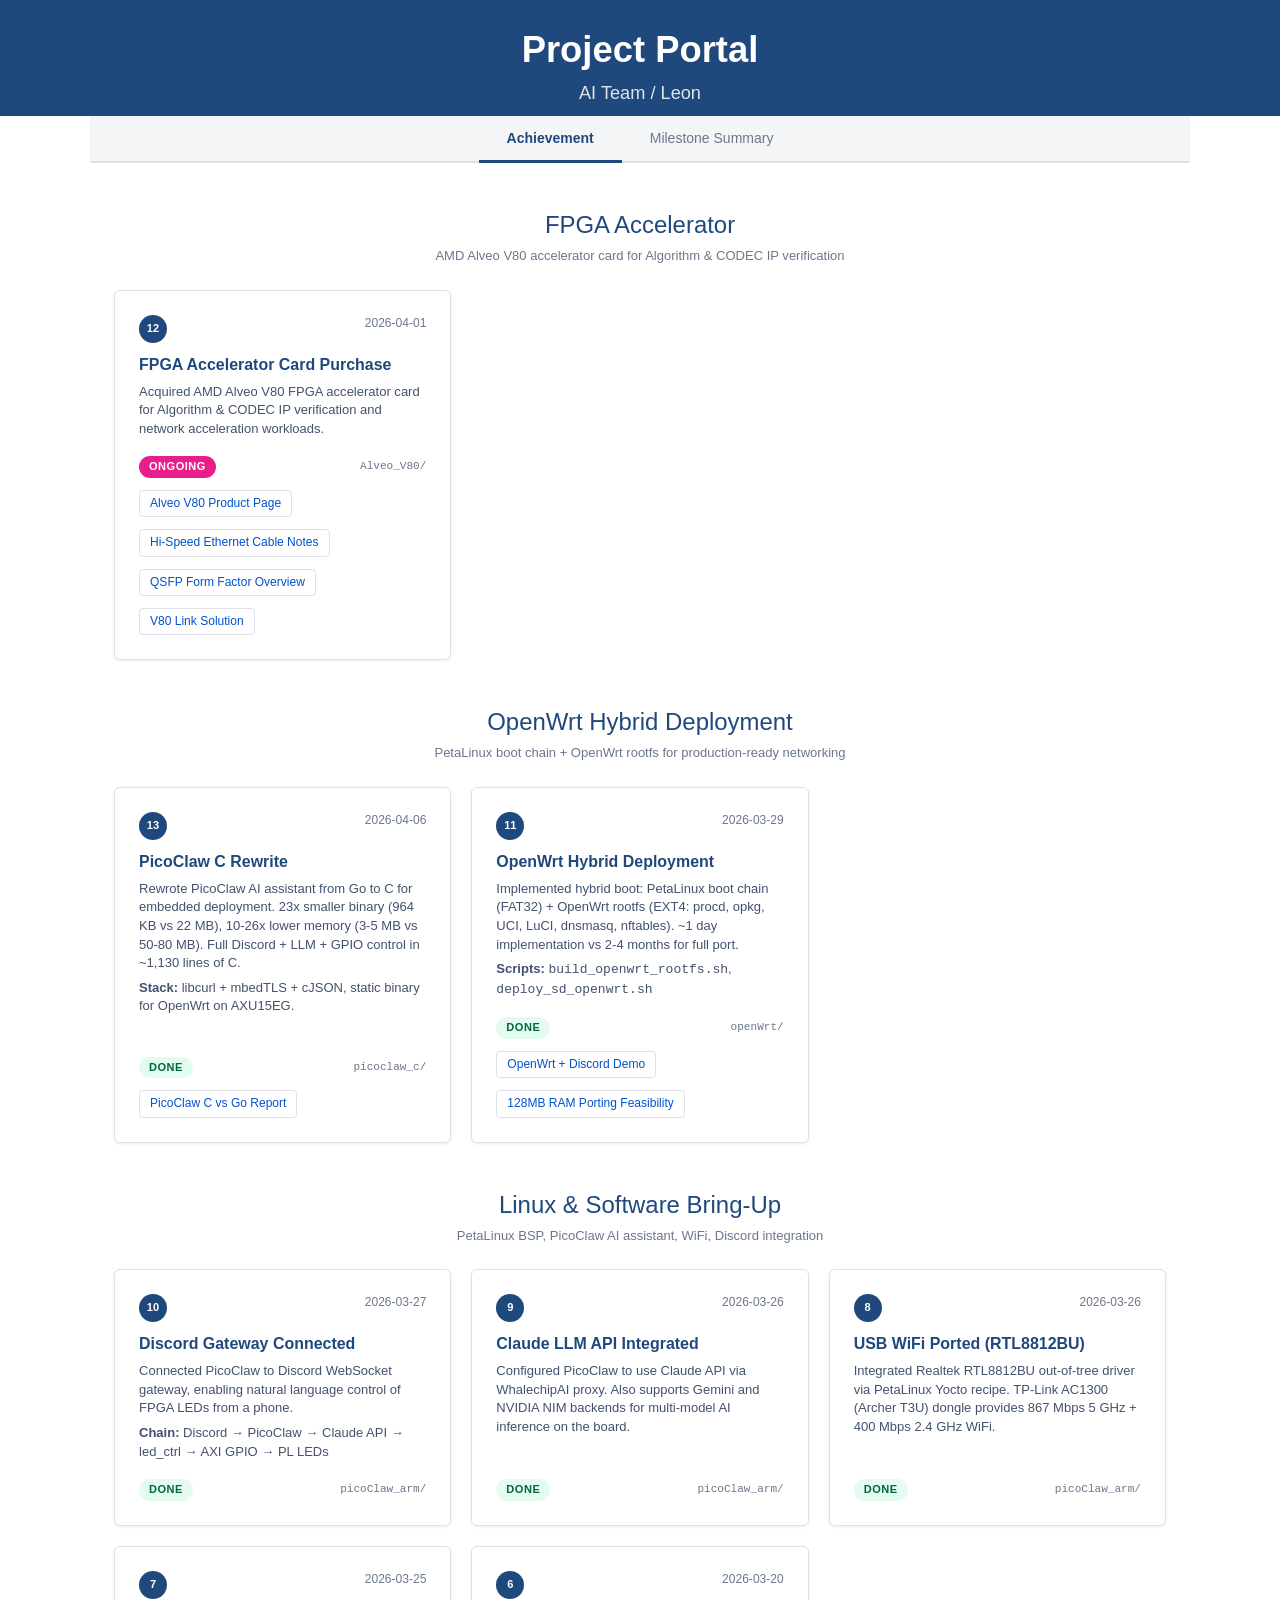
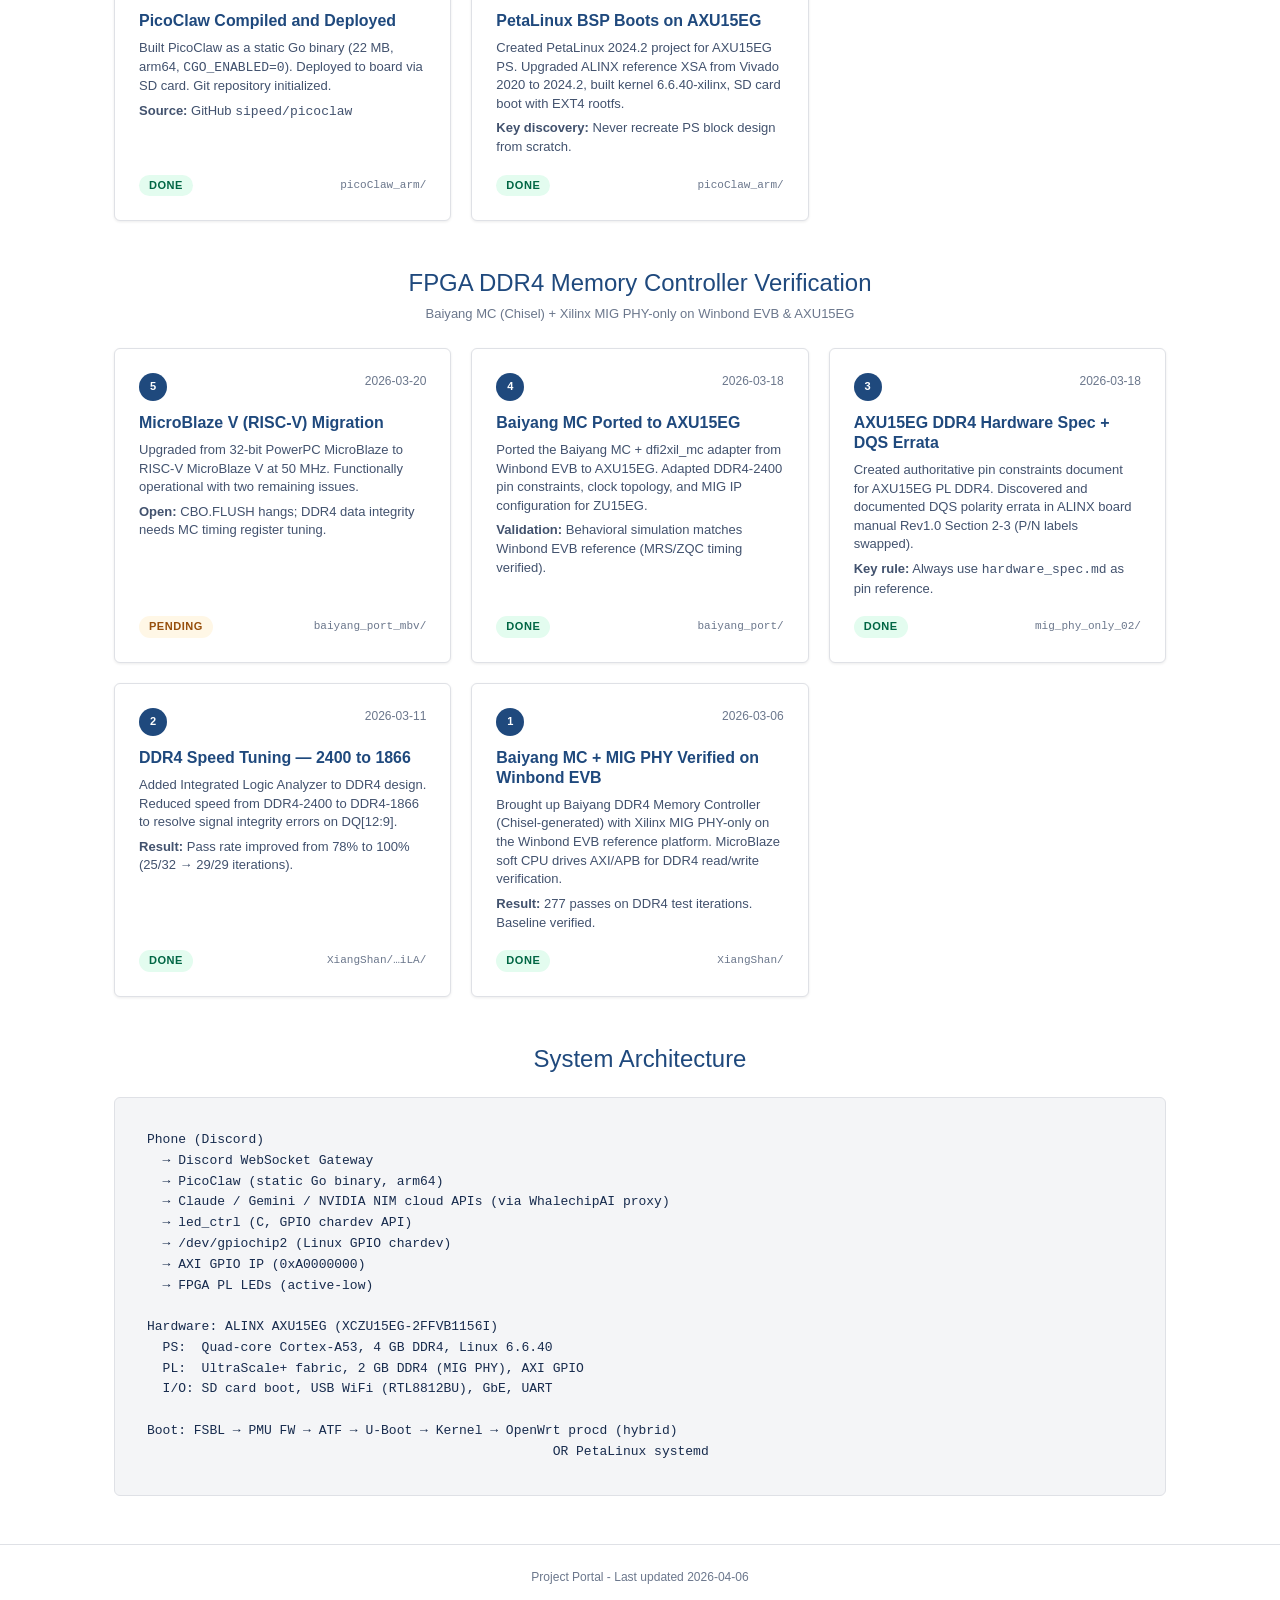
==== docs/index.html @ 3b2ae443 "Rename V80 slide button to V80 Link Solution Co-Authored-By: Claude Opus 4.6 (1M context) <noreply@a" ====
<!DOCTYPE html>
<html lang="en">
<head>
  <meta charset="UTF-8">
  <meta name="viewport" content="width=device-width, initial-scale=1.0">
  <title>Project Portal — AI Team / Leon</title>
  <link rel="stylesheet" href="css/style.css">
  <script src="https://cdn.jsdelivr.net/npm/marked/marked.min.js"></script>
</head>
<body>

  <!-- ════ Header ════ -->
  <header class="site-header">
    <h1>Project Portal</h1>
    <p class="subtitle">AI Team / Leon</p>
  </header>

  <nav class="tab-bar">
    <a href="index.html" class="tab active">Achievement</a>
    <a href="milestones.html" class="tab">Milestone Summary</a>
  </nav>

  <main class="content">

    <!-- ════ FPGA Accelerator ════ -->
    <h2 class="section-heading">FPGA Accelerator</h2>
    <p class="section-subtext">AMD Alveo V80 accelerator card for Algorithm &amp; CODEC IP verification</p>

    <div class="card-grid">

      <div class="card">
        <div class="card-header">
          <span class="card-number">12</span>
          <span class="card-date">2026-04-01</span>
        </div>
        <div class="card-title">FPGA Accelerator Card Purchase</div>
        <div class="card-body">
          <p>Acquired AMD Alveo V80 FPGA accelerator card for Algorithm &amp; CODEC IP verification and network acceleration workloads.</p>
        </div>
        <div class="card-footer">
          <span class="status-badge status-ongoing">Ongoing</span>
          <span class="card-subproject">Alveo_V80/</span>
        </div>
        <div class="card-links">
          <a href="https://www.amd.com/zh-tw/products/accelerators/alveo/v80/a-v80-p64g-pq-g.html" target="_blank" rel="noopener noreferrer" class="card-link">Alveo V80 Product Page</a>
          <a href="#" class="card-link" onclick="openPreview(); return false;">Hi-Speed Ethernet Cable Notes</a>
          <a href="#" class="card-link" onclick="openImagePreview(); return false;">QSFP Form Factor Overview</a>
          <a href="#" class="card-link" onclick="openImageModal('images/v80_slides/V80_Link.png'); return false;">V80 Link Solution</a>
        </div>
      </div>

    </div>

    <!-- ════ OpenWrt & Deployment ════ -->
    <h2 class="section-heading">OpenWrt Hybrid Deployment</h2>
    <p class="section-subtext">PetaLinux boot chain + OpenWrt rootfs for production-ready networking</p>

    <div class="card-grid">

      <div class="card">
        <div class="card-header">
          <span class="card-number">13</span>
          <span class="card-date">2026-04-06</span>
        </div>
        <div class="card-title">PicoClaw C Rewrite</div>
        <div class="card-body">
          <p>Rewrote PicoClaw AI assistant from Go to C for embedded deployment. 23x smaller binary (964 KB vs 22 MB), 10-26x lower memory (3-5 MB vs 50-80 MB). Full Discord + LLM + GPIO control in ~1,130 lines of C.</p>
          <p><strong>Stack:</strong> libcurl + mbedTLS + cJSON, static binary for OpenWrt on AXU15EG.</p>
        </div>
        <div class="card-footer">
          <span class="status-badge status-done">Done</span>
          <span class="card-subproject">picoclaw_c/</span>
        </div>
        <div class="card-links">
          <a href="#" class="card-link" onclick="openMdPreview('report_picoclaw_c_vs_go.md'); return false;">PicoClaw C vs Go Report</a>
        </div>
      </div>

      <div class="card">
        <div class="card-header">
          <span class="card-number">11</span>
          <span class="card-date">2026-03-29</span>
        </div>
        <div class="card-title">OpenWrt Hybrid Deployment</div>
        <div class="card-body">
          <p>Implemented hybrid boot: PetaLinux boot chain (FAT32) + OpenWrt rootfs (EXT4: procd, opkg, UCI, LuCI, dnsmasq, nftables). ~1 day implementation vs 2-4 months for full port.</p>
          <p><strong>Scripts:</strong> <code>build_openwrt_rootfs.sh</code>, <code>deploy_sd_openwrt.sh</code></p>
        </div>
        <div class="card-footer">
          <span class="status-badge status-done">Done</span>
          <span class="card-subproject">openWrt/</span>
        </div>
        <div class="card-links">
          <a href="#" class="card-link" onclick="openImageModal('images/openWrt_Discord.png'); return false;">OpenWrt + Discord Demo</a>
          <a href="#" class="card-link" onclick="openMdPreview('feasibility_128mb_ram_porting.md'); return false;">128MB RAM Porting Feasibility</a>
        </div>
      </div>

    </div>

    <!-- ════ Linux & Software Bring-Up ════ -->
    <h2 class="section-heading">Linux &amp; Software Bring-Up</h2>
    <p class="section-subtext">PetaLinux BSP, PicoClaw AI assistant, WiFi, Discord integration</p>

    <div class="card-grid">

      <div class="card">
        <div class="card-header">
          <span class="card-number">10</span>
          <span class="card-date">2026-03-27</span>
        </div>
        <div class="card-title">Discord Gateway Connected</div>
        <div class="card-body">
          <p>Connected PicoClaw to Discord WebSocket gateway, enabling natural language control of FPGA LEDs from a phone.</p>
          <p><strong>Chain:</strong> Discord &rarr; PicoClaw &rarr; Claude API &rarr; led_ctrl &rarr; AXI GPIO &rarr; PL LEDs</p>
        </div>
        <div class="card-footer">
          <span class="status-badge status-done">Done</span>
          <span class="card-subproject">picoClaw_arm/</span>
        </div>
      </div>

      <div class="card">
        <div class="card-header">
          <span class="card-number">9</span>
          <span class="card-date">2026-03-26</span>
        </div>
        <div class="card-title">Claude LLM API Integrated</div>
        <div class="card-body">
          <p>Configured PicoClaw to use Claude API via WhalechipAI proxy. Also supports Gemini and NVIDIA NIM backends for multi-model AI inference on the board.</p>
        </div>
        <div class="card-footer">
          <span class="status-badge status-done">Done</span>
          <span class="card-subproject">picoClaw_arm/</span>
        </div>
      </div>

      <div class="card">
        <div class="card-header">
          <span class="card-number">8</span>
          <span class="card-date">2026-03-26</span>
        </div>
        <div class="card-title">USB WiFi Ported (RTL8812BU)</div>
        <div class="card-body">
          <p>Integrated Realtek RTL8812BU out-of-tree driver via PetaLinux Yocto recipe. TP-Link AC1300 (Archer T3U) dongle provides 867 Mbps 5 GHz + 400 Mbps 2.4 GHz WiFi.</p>
        </div>
        <div class="card-footer">
          <span class="status-badge status-done">Done</span>
          <span class="card-subproject">picoClaw_arm/</span>
        </div>
      </div>

      <div class="card">
        <div class="card-header">
          <span class="card-number">7</span>
          <span class="card-date">2026-03-25</span>
        </div>
        <div class="card-title">PicoClaw Compiled and Deployed</div>
        <div class="card-body">
          <p>Built PicoClaw as a static Go binary (22 MB, arm64, <code>CGO_ENABLED=0</code>). Deployed to board via SD card. Git repository initialized.</p>
          <p><strong>Source:</strong> GitHub <code>sipeed/picoclaw</code></p>
        </div>
        <div class="card-footer">
          <span class="status-badge status-done">Done</span>
          <span class="card-subproject">picoClaw_arm/</span>
        </div>
      </div>

      <div class="card">
        <div class="card-header">
          <span class="card-number">6</span>
          <span class="card-date">2026-03-20</span>
        </div>
        <div class="card-title">PetaLinux BSP Boots on AXU15EG</div>
        <div class="card-body">
          <p>Created PetaLinux 2024.2 project for AXU15EG PS. Upgraded ALINX reference XSA from Vivado 2020 to 2024.2, built kernel 6.6.40-xilinx, SD card boot with EXT4 rootfs.</p>
          <p><strong>Key discovery:</strong> Never recreate PS block design from scratch.</p>
        </div>
        <div class="card-footer">
          <span class="status-badge status-done">Done</span>
          <span class="card-subproject">picoClaw_arm/</span>
        </div>
      </div>

    </div>

    <!-- ════ FPGA DDR4 Verification ════ -->
    <h2 class="section-heading">FPGA DDR4 Memory Controller Verification</h2>
    <p class="section-subtext">Baiyang MC (Chisel) + Xilinx MIG PHY-only on Winbond EVB &amp; AXU15EG</p>

    <div class="card-grid">

      <div class="card">
        <div class="card-header">
          <span class="card-number">5</span>
          <span class="card-date">2026-03-20</span>
        </div>
        <div class="card-title">MicroBlaze V (RISC-V) Migration</div>
        <div class="card-body">
          <p>Upgraded from 32-bit PowerPC MicroBlaze to RISC-V MicroBlaze V at 50 MHz. Functionally operational with two remaining issues.</p>
          <p><strong>Open:</strong> CBO.FLUSH hangs; DDR4 data integrity needs MC timing register tuning.</p>
        </div>
        <div class="card-footer">
          <span class="status-badge status-progress">Pending</span>
          <span class="card-subproject">baiyang_port_mbv/</span>
        </div>
      </div>

      <div class="card">
        <div class="card-header">
          <span class="card-number">4</span>
          <span class="card-date">2026-03-18</span>
        </div>
        <div class="card-title">Baiyang MC Ported to AXU15EG</div>
        <div class="card-body">
          <p>Ported the Baiyang MC + dfi2xil_mc adapter from Winbond EVB to AXU15EG. Adapted DDR4-2400 pin constraints, clock topology, and MIG IP configuration for ZU15EG.</p>
          <p><strong>Validation:</strong> Behavioral simulation matches Winbond EVB reference (MRS/ZQC timing verified).</p>
        </div>
        <div class="card-footer">
          <span class="status-badge status-done">Done</span>
          <span class="card-subproject">baiyang_port/</span>
        </div>
      </div>

      <div class="card">
        <div class="card-header">
          <span class="card-number">3</span>
          <span class="card-date">2026-03-18</span>
        </div>
        <div class="card-title">AXU15EG DDR4 Hardware Spec + DQS Errata</div>
        <div class="card-body">
          <p>Created authoritative pin constraints document for AXU15EG PL DDR4. Discovered and documented DQS polarity errata in ALINX board manual Rev1.0 Section 2-3 (P/N labels swapped).</p>
          <p><strong>Key rule:</strong> Always use <code>hardware_spec.md</code> as pin reference.</p>
        </div>
        <div class="card-footer">
          <span class="status-badge status-done">Done</span>
          <span class="card-subproject">mig_phy_only_02/</span>
        </div>
      </div>

      <div class="card">
        <div class="card-header">
          <span class="card-number">2</span>
          <span class="card-date">2026-03-11</span>
        </div>
        <div class="card-title">DDR4 Speed Tuning — 2400 to 1866</div>
        <div class="card-body">
          <p>Added Integrated Logic Analyzer to DDR4 design. Reduced speed from DDR4-2400 to DDR4-1866 to resolve signal integrity errors on DQ[12:9].</p>
          <p><strong>Result:</strong> Pass rate improved from 78% to 100% (25/32 &rarr; 29/29 iterations).</p>
        </div>
        <div class="card-footer">
          <span class="status-badge status-done">Done</span>
          <span class="card-subproject">XiangShan/&hellip;iLA/</span>
        </div>
      </div>

      <div class="card">
        <div class="card-header">
          <span class="card-number">1</span>
          <span class="card-date">2026-03-06</span>
        </div>
        <div class="card-title">Baiyang MC + MIG PHY Verified on Winbond EVB</div>
        <div class="card-body">
          <p>Brought up Baiyang DDR4 Memory Controller (Chisel-generated) with Xilinx MIG PHY-only on the Winbond EVB reference platform. MicroBlaze soft CPU drives AXI/APB for DDR4 read/write verification.</p>
          <p><strong>Result:</strong> 277 passes on DDR4 test iterations. Baseline verified.</p>
        </div>
        <div class="card-footer">
          <span class="status-badge status-done">Done</span>
          <span class="card-subproject">XiangShan/</span>
        </div>
      </div>

    </div>

    <!-- ════ System Architecture ════ -->
    <h2 class="section-heading">System Architecture</h2>

    <div class="architecture-box">
      <pre>Phone (Discord)
  &rarr; Discord WebSocket Gateway
  &rarr; PicoClaw (static Go binary, arm64)
  &rarr; Claude / Gemini / NVIDIA NIM cloud APIs (via WhalechipAI proxy)
  &rarr; led_ctrl (C, GPIO chardev API)
  &rarr; /dev/gpiochip2 (Linux GPIO chardev)
  &rarr; AXI GPIO IP (0xA0000000)
  &rarr; FPGA PL LEDs (active-low)

Hardware: ALINX AXU15EG (XCZU15EG-2FFVB1156I)
  PS:  Quad-core Cortex-A53, 4 GB DDR4, Linux 6.6.40
  PL:  UltraScale+ fabric, 2 GB DDR4 (MIG PHY), AXI GPIO
  I/O: SD card boot, USB WiFi (RTL8812BU), GbE, UART

Boot: FSBL &rarr; PMU FW &rarr; ATF &rarr; U-Boot &rarr; Kernel &rarr; OpenWrt procd (hybrid)
                                                    OR PetaLinux systemd</pre>
    </div>

  </main>

  <footer class="site-footer">
    Project Portal - Last updated 2026-04-06
  </footer>

  <!-- ════ Markdown Preview Modal ════ -->
  <div id="preview-overlay" class="modal-overlay" onclick="closePreview()">
    <div class="modal-content" onclick="event.stopPropagation()">
      <button class="modal-close" onclick="closePreview()">&times;</button>
      <div id="preview-body"></div>
    </div>
  </div>

  <!-- ════ Image Preview Modal ════ -->
  <div id="image-overlay" class="modal-overlay" onclick="closeImagePreview()">
    <div class="modal-content modal-image-content" onclick="event.stopPropagation()">
      <button class="modal-close" onclick="closeImagePreview()">&times;</button>
      <img id="image-preview" src="" alt="Preview">
    </div>
  </div>

  <script>
    function openMdPreview(file) {
      fetch(file)
        .then(r => r.text())
        .then(md => {
          document.getElementById('preview-body').innerHTML = marked.parse(md);
          document.getElementById('preview-overlay').classList.add('active');
          document.body.style.overflow = 'hidden';
        });
    }
    function openPreview() { openMdPreview('Hi-Speed-Ethernet-Cable.md'); }
    function closePreview() {
      document.getElementById('preview-overlay').classList.remove('active');
      document.body.style.overflow = '';
    }
    function openImageModal(src) {
      document.getElementById('image-preview').src = src;
      document.getElementById('image-overlay').classList.add('active');
      document.body.style.overflow = 'hidden';
    }
    function openImagePreview() { openImageModal('images/QSFP_FormFactor.jpg'); }
    function closeImagePreview() {
      document.getElementById('image-overlay').classList.remove('active');
      document.body.style.overflow = '';
    }
    document.addEventListener('keydown', e => {
      if (e.key === 'Escape') { closePreview(); closeImagePreview(); }
    });
  </script>

</body>
</html>
---- docs/css/style.css ----
/* Achievement Wiki — Xilinx Wiki inspired theme */

:root {
  --heading-color: #1f497d;
  --text-color: #172b4d;
  --link-color: #0052cc;
  --link-hover: #0065ff;
  --bg-primary: #ffffff;
  --bg-section: #f4f5f7;
  --border-color: #dfe1e6;
  --status-done: #36b37e;
  --status-progress: #ff991f;
  --card-shadow: 0 1px 3px rgba(0, 0, 0, 0.08);
  --card-hover-shadow: 0 4px 12px rgba(0, 0, 0, 0.12);
  --max-width: 1100px;
}

* {
  margin: 0;
  padding: 0;
  box-sizing: border-box;
}

body {
  font-family: -apple-system, BlinkMacSystemFont, 'Segoe UI', Roboto,
    Oxygen, Ubuntu, 'Fira Sans', 'Droid Sans', 'Helvetica Neue', sans-serif;
  font-size: 14px;
  line-height: 1.43;
  color: var(--text-color);
  background: var(--bg-primary);
}

/* ── Header ── */

.site-header {
  background: var(--heading-color);
  color: #fff;
  padding: 30px 24px 10px;
  text-align: center;
}

.site-header h1 {
  font-size: 2.6em;
  font-weight: 600;
  line-height: 1.1;
  margin-bottom: 10px;
}

.site-header .subtitle {
  font-size: 1.3em;
  font-weight: 400;
  opacity: 0.85;
  max-width: 700px;
  margin: 0 auto;
}

.site-header .platform-info {
  margin-top: 16px;
  display: flex;
  justify-content: center;
  gap: 24px;
  flex-wrap: wrap;
  font-size: 0.93em;
  opacity: 0.75;
}

/* ── Tab bar ── */

.tab-bar {
  display: flex;
  justify-content: center;
  gap: 0;
  background: var(--bg-section);
  border-bottom: 2px solid var(--border-color);
  max-width: var(--max-width);
  margin: 0 auto;
  padding: 0 24px;
}

.tab {
  padding: 12px 28px;
  font-size: 1em;
  font-weight: 500;
  color: #6b778c;
  text-decoration: none;
  border-bottom: 3px solid transparent;
  margin-bottom: -2px;
  transition: color 0.15s, border-color 0.15s;
}

.tab:hover {
  color: var(--heading-color);
}

.tab.active {
  color: var(--heading-color);
  border-bottom-color: var(--heading-color);
  font-weight: 600;
}

/* ── Main content ── */

.content {
  max-width: var(--max-width);
  margin: 0 auto;
  padding: 0 24px;
}

/* ── Section headings ── */

.section-heading {
  color: var(--heading-color);
  font-size: 1.71em;
  font-weight: 500;
  line-height: 1.17;
  text-align: center;
  margin: 48px 0 24px;
}

.section-subtext {
  text-align: center;
  color: #6b778c;
  margin: -16px 0 24px;
  font-size: 0.93em;
}

/* ── Card grid ── */

.card-grid {
  display: grid;
  grid-template-columns: repeat(auto-fill, minmax(300px, 1fr));
  gap: 20px;
  margin-bottom: 40px;
}

.card {
  background: var(--bg-primary);
  border: 1px solid var(--border-color);
  border-radius: 6px;
  padding: 24px;
  box-shadow: var(--card-shadow);
  transition: box-shadow 0.2s ease, transform 0.2s ease;
  display: flex;
  flex-direction: column;
}

.card:hover {
  box-shadow: var(--card-hover-shadow);
  transform: translateY(-2px);
}

.card-header {
  display: flex;
  align-items: flex-start;
  justify-content: space-between;
  gap: 12px;
  margin-bottom: 12px;
}

.card-number {
  background: var(--heading-color);
  color: #fff;
  font-size: 0.79em;
  font-weight: 600;
  width: 28px;
  height: 28px;
  border-radius: 50%;
  display: flex;
  align-items: center;
  justify-content: center;
  flex-shrink: 0;
}

.card-date {
  font-size: 0.86em;
  color: #6b778c;
  white-space: nowrap;
}

.card-title {
  font-size: 1.14em;
  font-weight: 600;
  color: var(--heading-color);
  margin-bottom: 8px;
  line-height: 1.25;
}

.card-body {
  font-size: 0.93em;
  color: #42526e;
  flex: 1;
}

.card-body p {
  margin-bottom: 6px;
}

.card-footer {
  margin-top: 12px;
  display: flex;
  align-items: center;
  justify-content: space-between;
}

.status-badge {
  display: inline-block;
  font-size: 0.79em;
  font-weight: 600;
  text-transform: uppercase;
  letter-spacing: 0.5px;
  padding: 3px 10px;
  border-radius: 12px;
}

.status-done {
  background: #e3fcef;
  color: #006644;
}

.status-progress {
  background: #fff7e6;
  color: #974f0c;
}

.status-ongoing {
  background: #e91e8c;
  color: #ffffff;
}

.card-subproject {
  font-size: 0.79em;
  color: #6b778c;
  font-family: ui-monospace, Menlo, 'Segoe UI Mono', 'Ubuntu Mono', monospace;
  overflow: hidden;
  text-overflow: ellipsis;
  white-space: nowrap;
  max-width: 200px;
}

/* ── Card links ── */

.card-links {
  margin-top: 12px;
  display: flex;
  gap: 12px;
  flex-wrap: wrap;
}

.card-link {
  font-size: 0.86em;
  font-weight: 500;
  color: var(--link-color);
  text-decoration: none;
  padding: 4px 10px;
  border: 1px solid var(--border-color);
  border-radius: 4px;
  transition: background 0.15s, border-color 0.15s;
}

.card-link:hover {
  background: #f0f4ff;
  border-color: var(--link-color);
  color: var(--link-hover);
}

/* ── Modal overlay ── */

.modal-overlay {
  display: none;
  position: fixed;
  inset: 0;
  background: rgba(0, 0, 0, 0.5);
  z-index: 1000;
  justify-content: center;
  align-items: flex-start;
  padding: 40px 24px;
  overflow-y: auto;
}

.modal-overlay.active {
  display: flex;
}

.modal-content {
  background: #fff;
  border-radius: 8px;
  max-width: 800px;
  width: 100%;
  padding: 32px 36px;
  position: relative;
  box-shadow: 0 8px 32px rgba(0, 0, 0, 0.2);
  line-height: 1.7;
  color: var(--text-color);
}

.modal-content h1 { font-size: 1.6em; color: var(--heading-color); margin: 0 0 16px; }
.modal-content h2 { font-size: 1.3em; color: var(--heading-color); margin: 24px 0 10px; }
.modal-content h3 { font-size: 1.1em; color: var(--heading-color); margin: 20px 0 8px; }
.modal-content p { margin: 8px 0; }
.modal-content ul, .modal-content ol { margin: 8px 0 8px 20px; }
.modal-content li { margin: 4px 0; }
.modal-content code { background: #f4f5f7; padding: 2px 5px; border-radius: 3px; font-size: 0.9em; }
.modal-content hr { border: none; border-top: 1px solid var(--border-color); margin: 20px 0; }
.modal-content strong { color: #1a1a1a; }

.modal-image-content {
  padding: 16px;
  text-align: center;
  max-width: 90vw;
}

.modal-image-content img {
  max-width: 100%;
  max-height: 80vh;
  object-fit: contain;
  border-radius: 4px;
}

.modal-close {
  position: absolute;
  top: 12px;
  right: 16px;
  background: none;
  border: none;
  font-size: 1.8em;
  color: #6b778c;
  cursor: pointer;
  line-height: 1;
  padding: 0 4px;
}

.modal-close:hover {
  color: var(--text-color);
}

@media (max-width: 680px) {
  .modal-overlay { padding: 16px; }
  .modal-content { padding: 20px; }
}

/* ── Milestone link box ── */

.milestone-link-box {
  text-align: center;
  margin-bottom: 40px;
}

.milestone-link {
  display: inline-block;
  font-size: 1.07em;
  font-weight: 500;
  color: var(--link-color);
  text-decoration: none;
  padding: 12px 28px;
  border: 2px solid var(--border-color);
  border-radius: 6px;
  transition: background 0.15s, border-color 0.15s, box-shadow 0.15s;
}

.milestone-link:hover {
  background: #f0f4ff;
  border-color: var(--link-color);
  box-shadow: var(--card-hover-shadow);
}

/* ── Back link in header ── */

.back-link {
  color: rgba(255, 255, 255, 0.85);
  text-decoration: none;
  font-weight: 400;
}

.back-link:hover {
  color: #fff;
  text-decoration: underline;
}

/* ── Architecture section ── */

.architecture-box {
  background: var(--bg-section);
  border: 1px solid var(--border-color);
  border-radius: 6px;
  padding: 32px;
  margin-bottom: 48px;
  overflow-x: auto;
}

.architecture-box pre {
  font-family: ui-monospace, Menlo, 'Segoe UI Mono', 'Ubuntu Mono', monospace;
  font-size: 13px;
  line-height: 1.6;
  color: var(--text-color);
  margin: 0;
  white-space: pre;
}

/* ── Summary table ── */

.summary-table {
  width: 100%;
  border-collapse: collapse;
  margin-bottom: 48px;
  font-size: 0.93em;
}

.summary-table th {
  background: var(--bg-section);
  color: var(--heading-color);
  font-weight: 600;
  text-align: left;
  padding: 10px 14px;
  border: 1px solid var(--border-color);
}

.summary-table td {
  padding: 10px 14px;
  border: 1px solid var(--border-color);
}

.summary-table tr:hover {
  background: #fafbfc;
}

.summary-table .num {
  text-align: center;
  font-weight: 600;
  color: var(--heading-color);
  width: 40px;
}

.summary-table .date {
  white-space: nowrap;
  width: 110px;
}

.summary-table .status {
  width: 100px;
  text-align: center;
}

/* ── Footer ── */

.site-footer {
  text-align: center;
  padding: 24px;
  color: #6b778c;
  font-size: 0.86em;
  border-top: 1px solid var(--border-color);
  margin-top: 24px;
}

/* ── Responsive ── */

@media (max-width: 680px) {
  .card-grid {
    grid-template-columns: 1fr;
  }

  .site-header {
    padding: 28px 16px 24px;
  }

  .site-header h1 {
    font-size: 1.6em;
  }

  .section-heading {
    font-size: 1.43em;
  }

  .architecture-box {
    padding: 16px;
  }
}
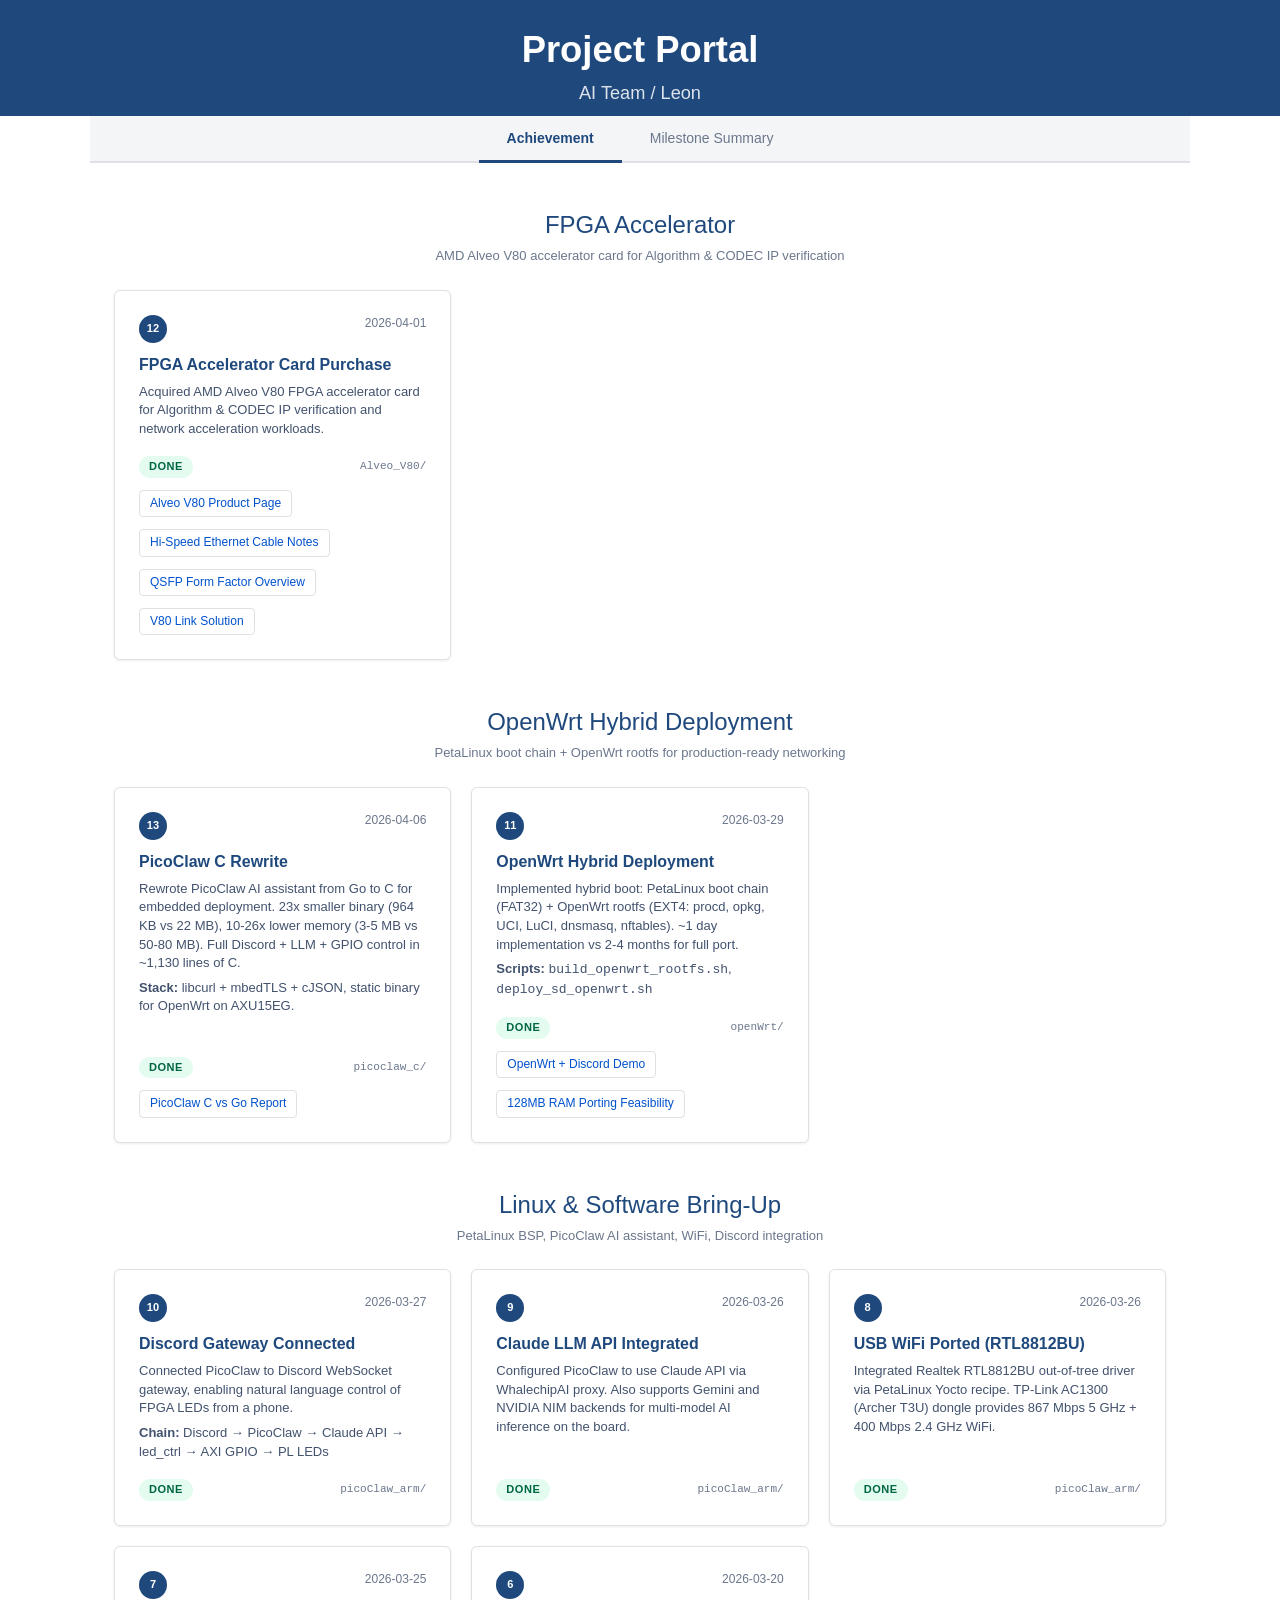
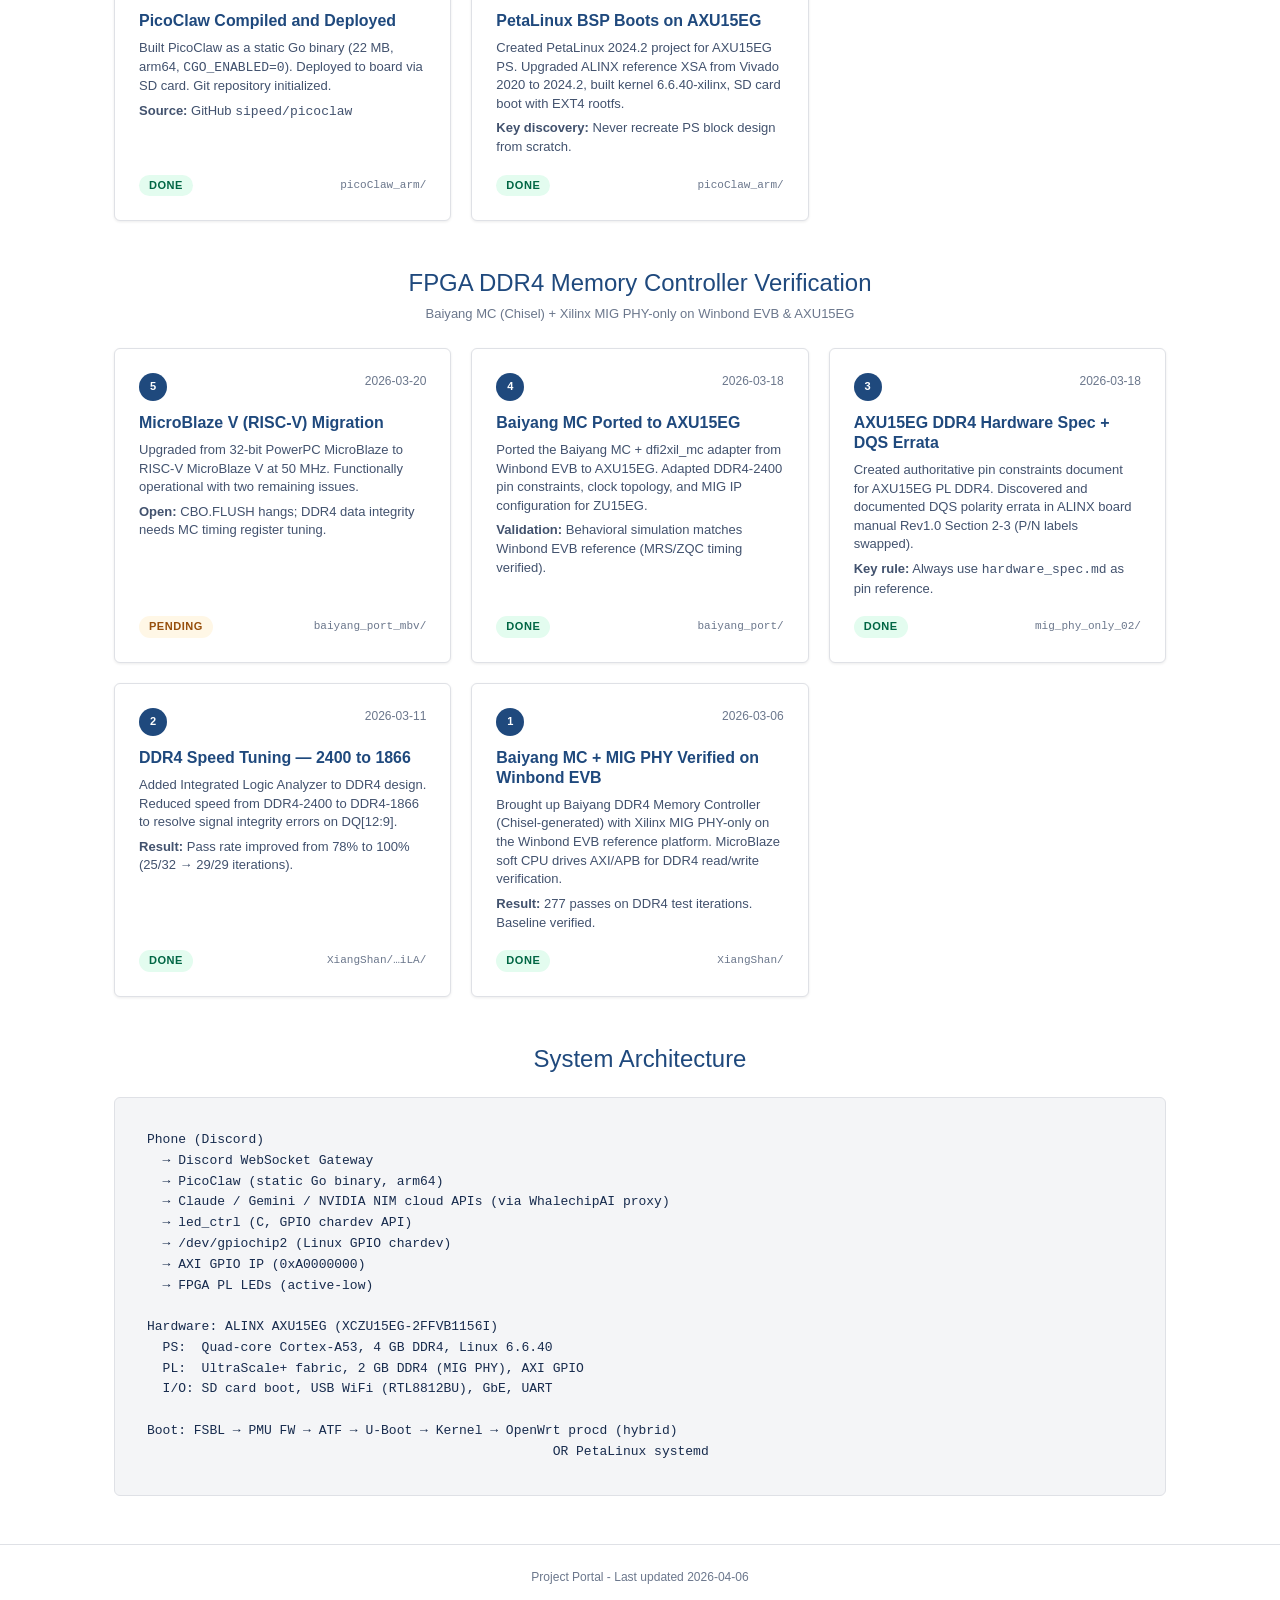
==== commit c52912e1: "Change item 12 status from Ongoing to Done Co-Authored-By: Claude Opus 4.6 (1M context) <noreply@ant" ====
--- a/docs/index.html
+++ b/docs/index.html
@@ -38,7 +38,7 @@
           <p>Acquired AMD Alveo V80 FPGA accelerator card for Algorithm &amp; CODEC IP verification and network acceleration workloads.</p>
         </div>
         <div class="card-footer">
-          <span class="status-badge status-ongoing">Ongoing</span>
+          <span class="status-badge status-done">Done</span>
           <span class="card-subproject">Alveo_V80/</span>
         </div>
         <div class="card-links">
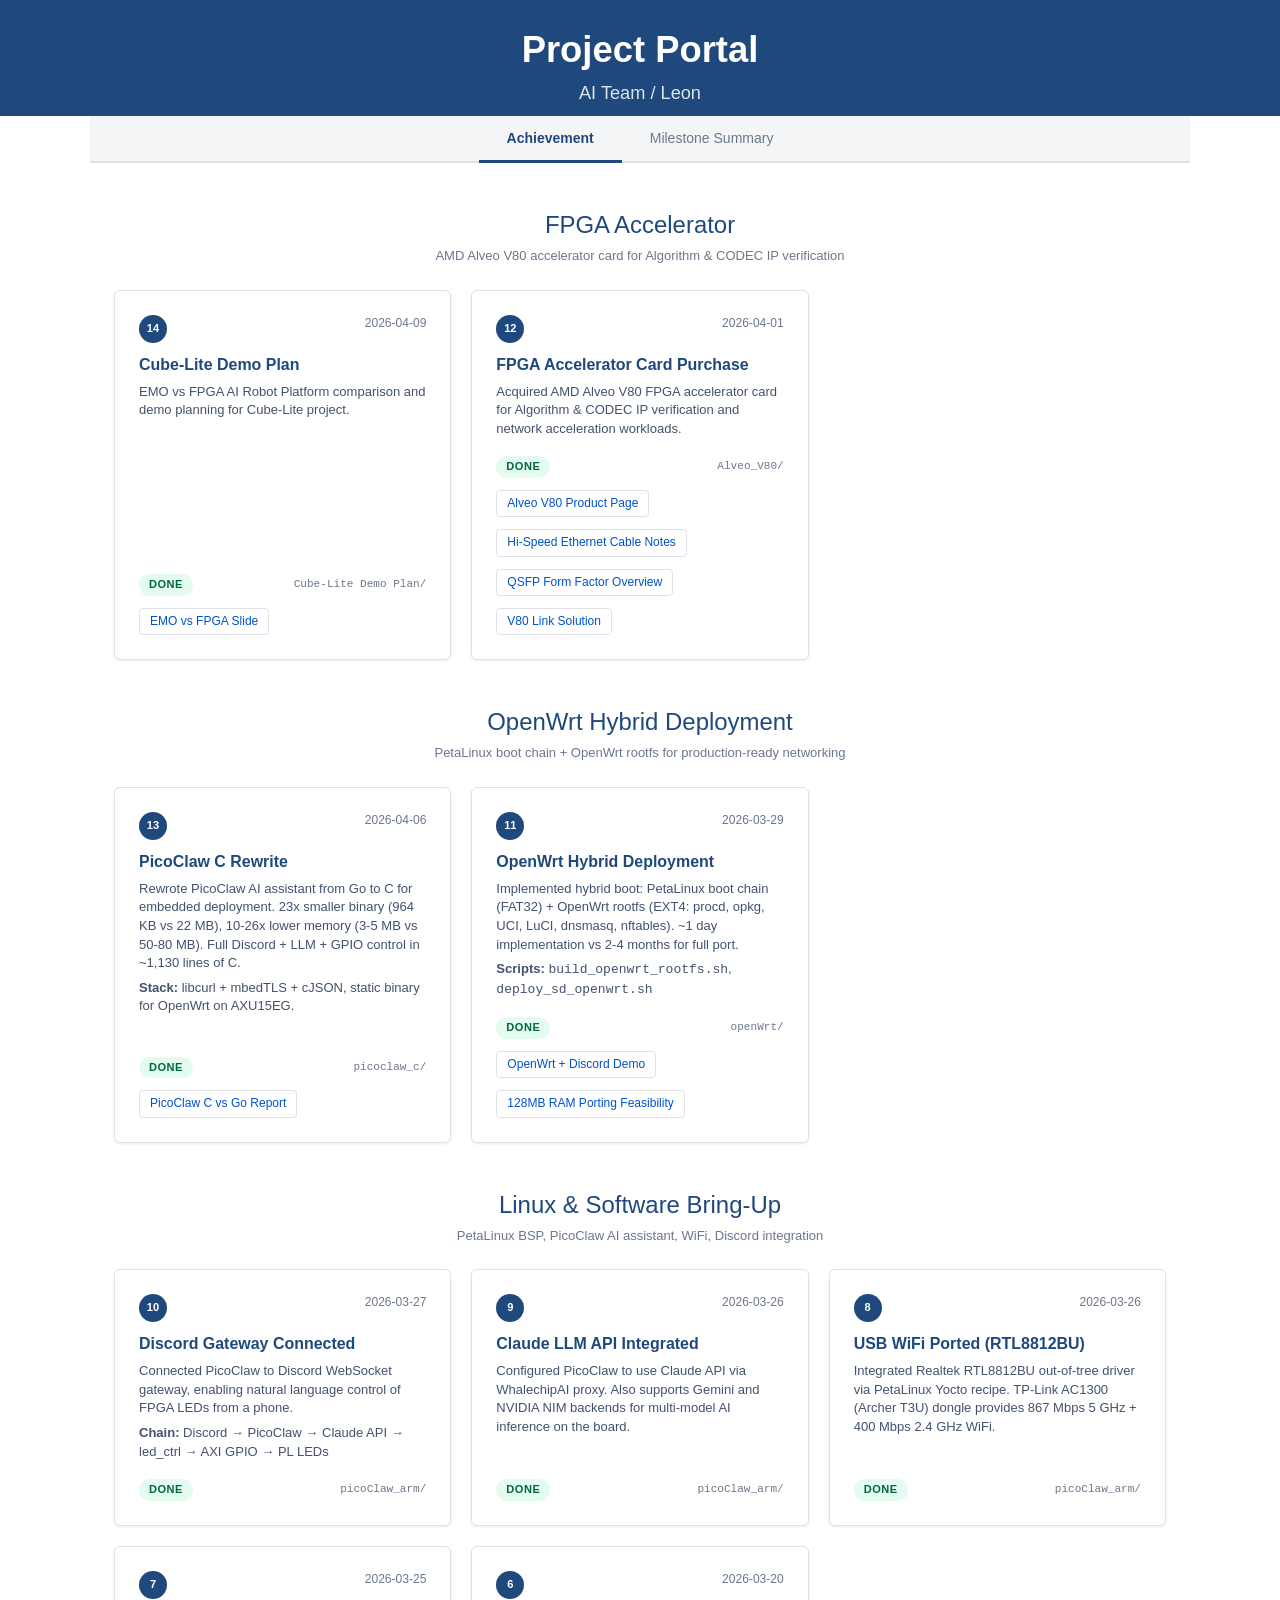
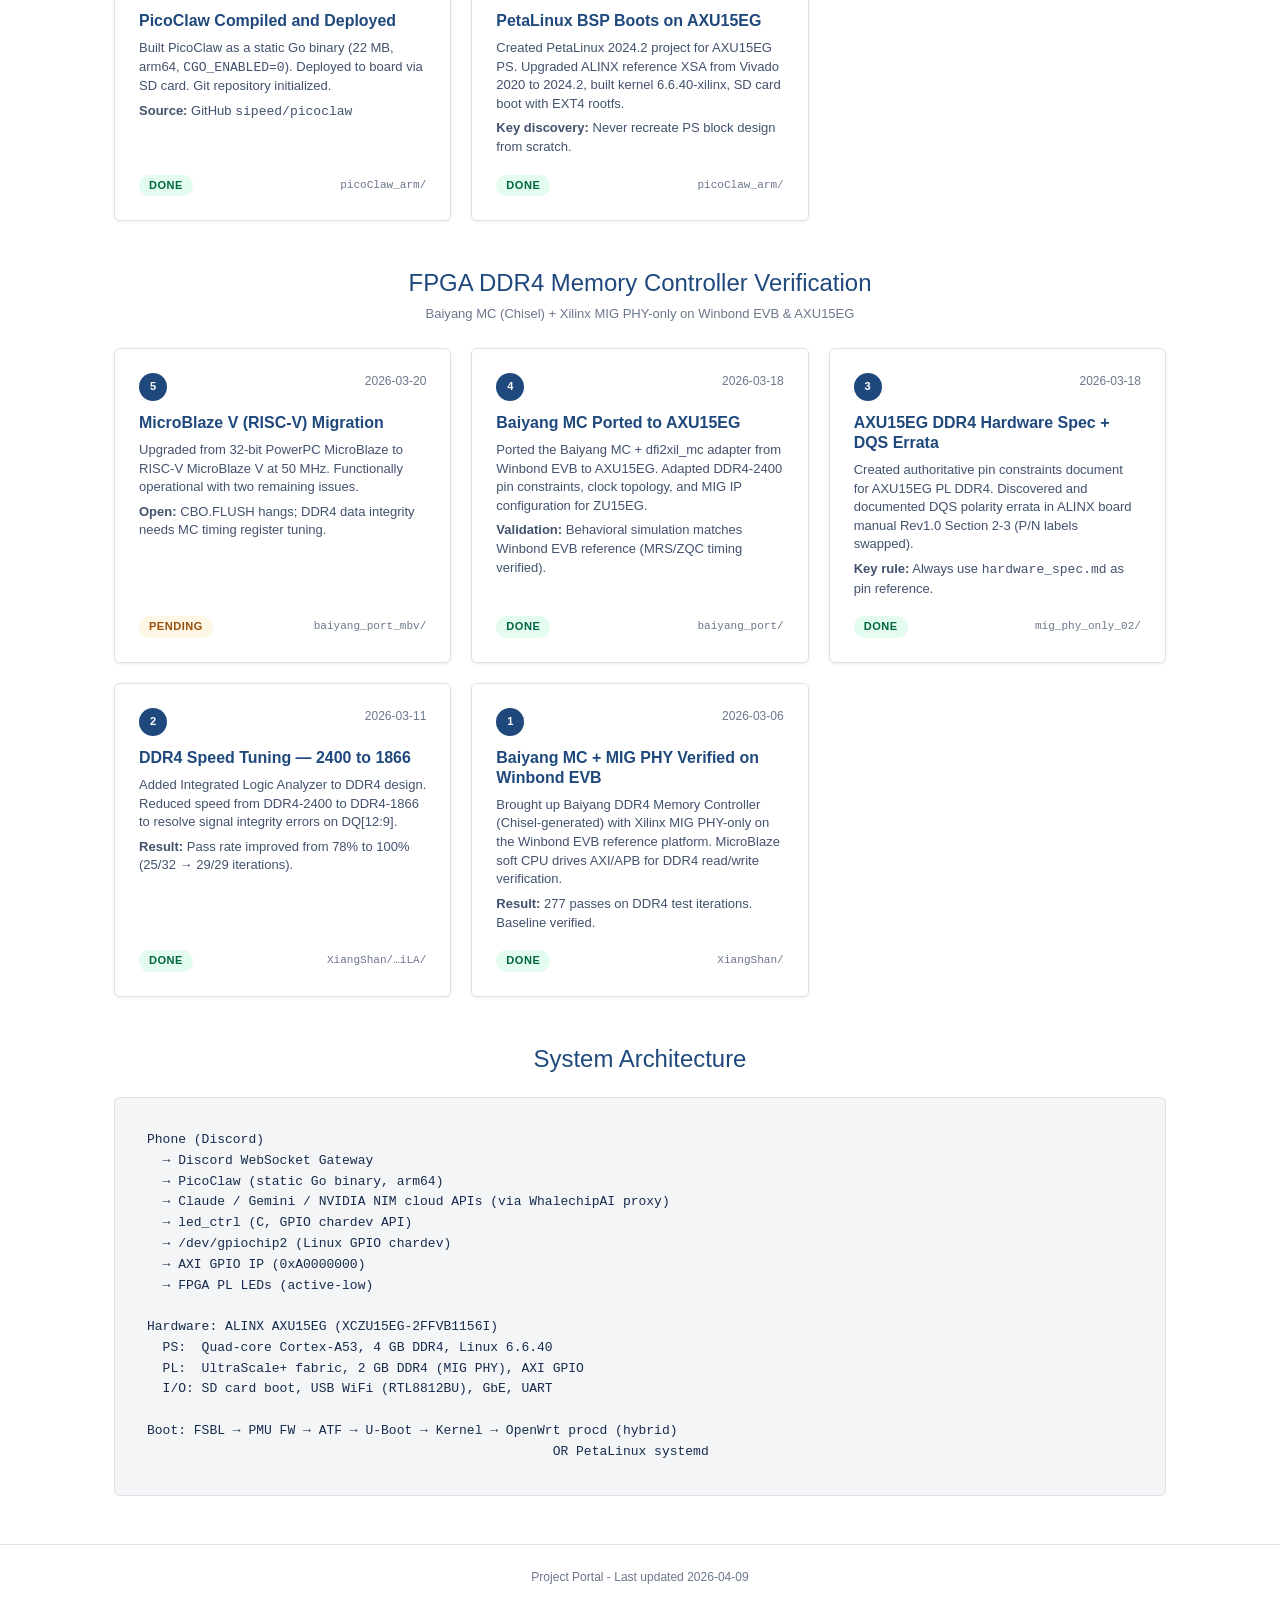
==== commit 3019c157: "Add item 14: Cube-Lite Demo Plan with EMO vs FPGA slide preview Co-Authored-By: Claude Opus 4.6 (1M " ====
--- a/docs/index.html
+++ b/docs/index.html
@@ -30,6 +30,24 @@
 
       <div class="card">
         <div class="card-header">
+          <span class="card-number">14</span>
+          <span class="card-date">2026-04-09</span>
+        </div>
+        <div class="card-title">Cube-Lite Demo Plan</div>
+        <div class="card-body">
+          <p>EMO vs FPGA AI Robot Platform comparison and demo planning for Cube-Lite project.</p>
+        </div>
+        <div class="card-footer">
+          <span class="status-badge status-done">Done</span>
+          <span class="card-subproject">Cube-Lite Demo Plan/</span>
+        </div>
+        <div class="card-links">
+          <a href="emo_vs_fpga_slide_4.html" target="_blank" rel="noopener noreferrer" class="card-link">EMO vs FPGA Slide</a>
+        </div>
+      </div>
+
+      <div class="card">
+        <div class="card-header">
           <span class="card-number">12</span>
           <span class="card-date">2026-04-01</span>
         </div>
@@ -297,7 +315,7 @@
   </main>
 
   <footer class="site-footer">
-    Project Portal - Last updated 2026-04-06
+    Project Portal - Last updated 2026-04-09
   </footer>
 
   <!-- ════ Markdown Preview Modal ════ -->
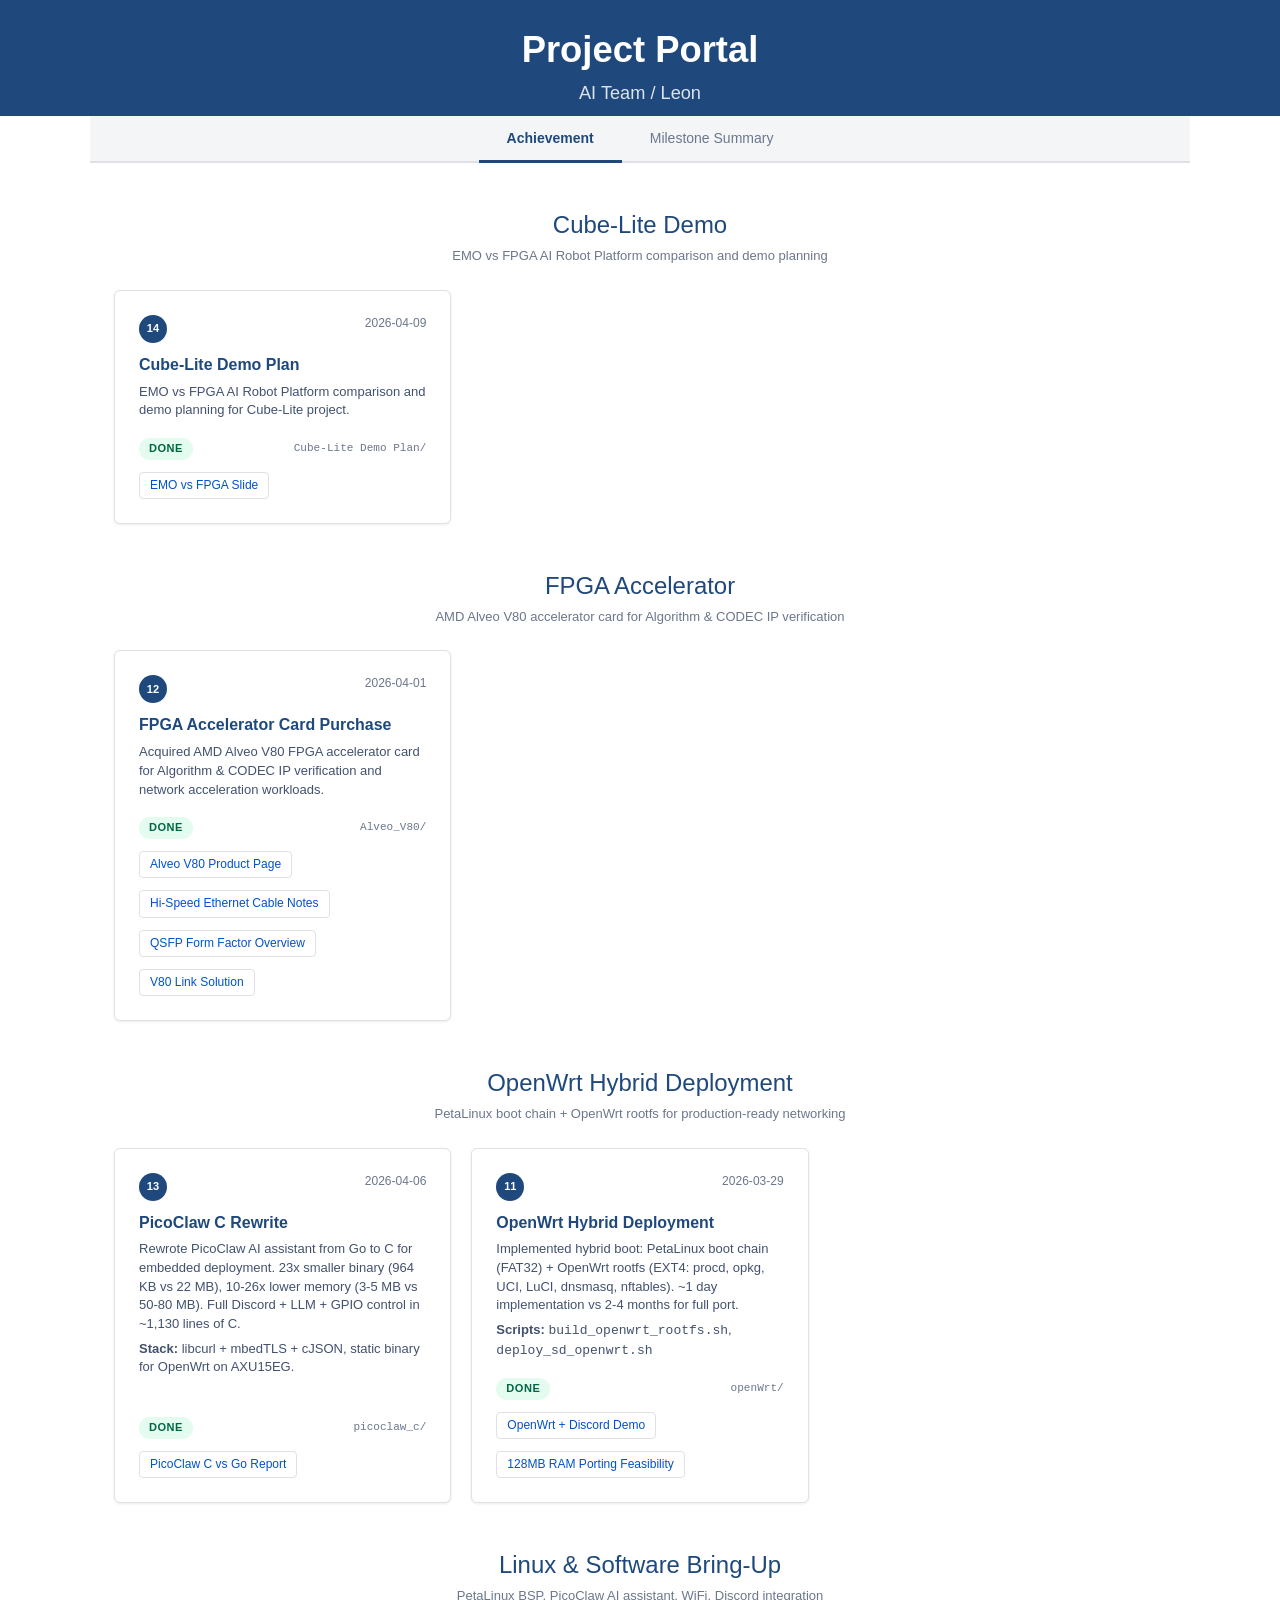
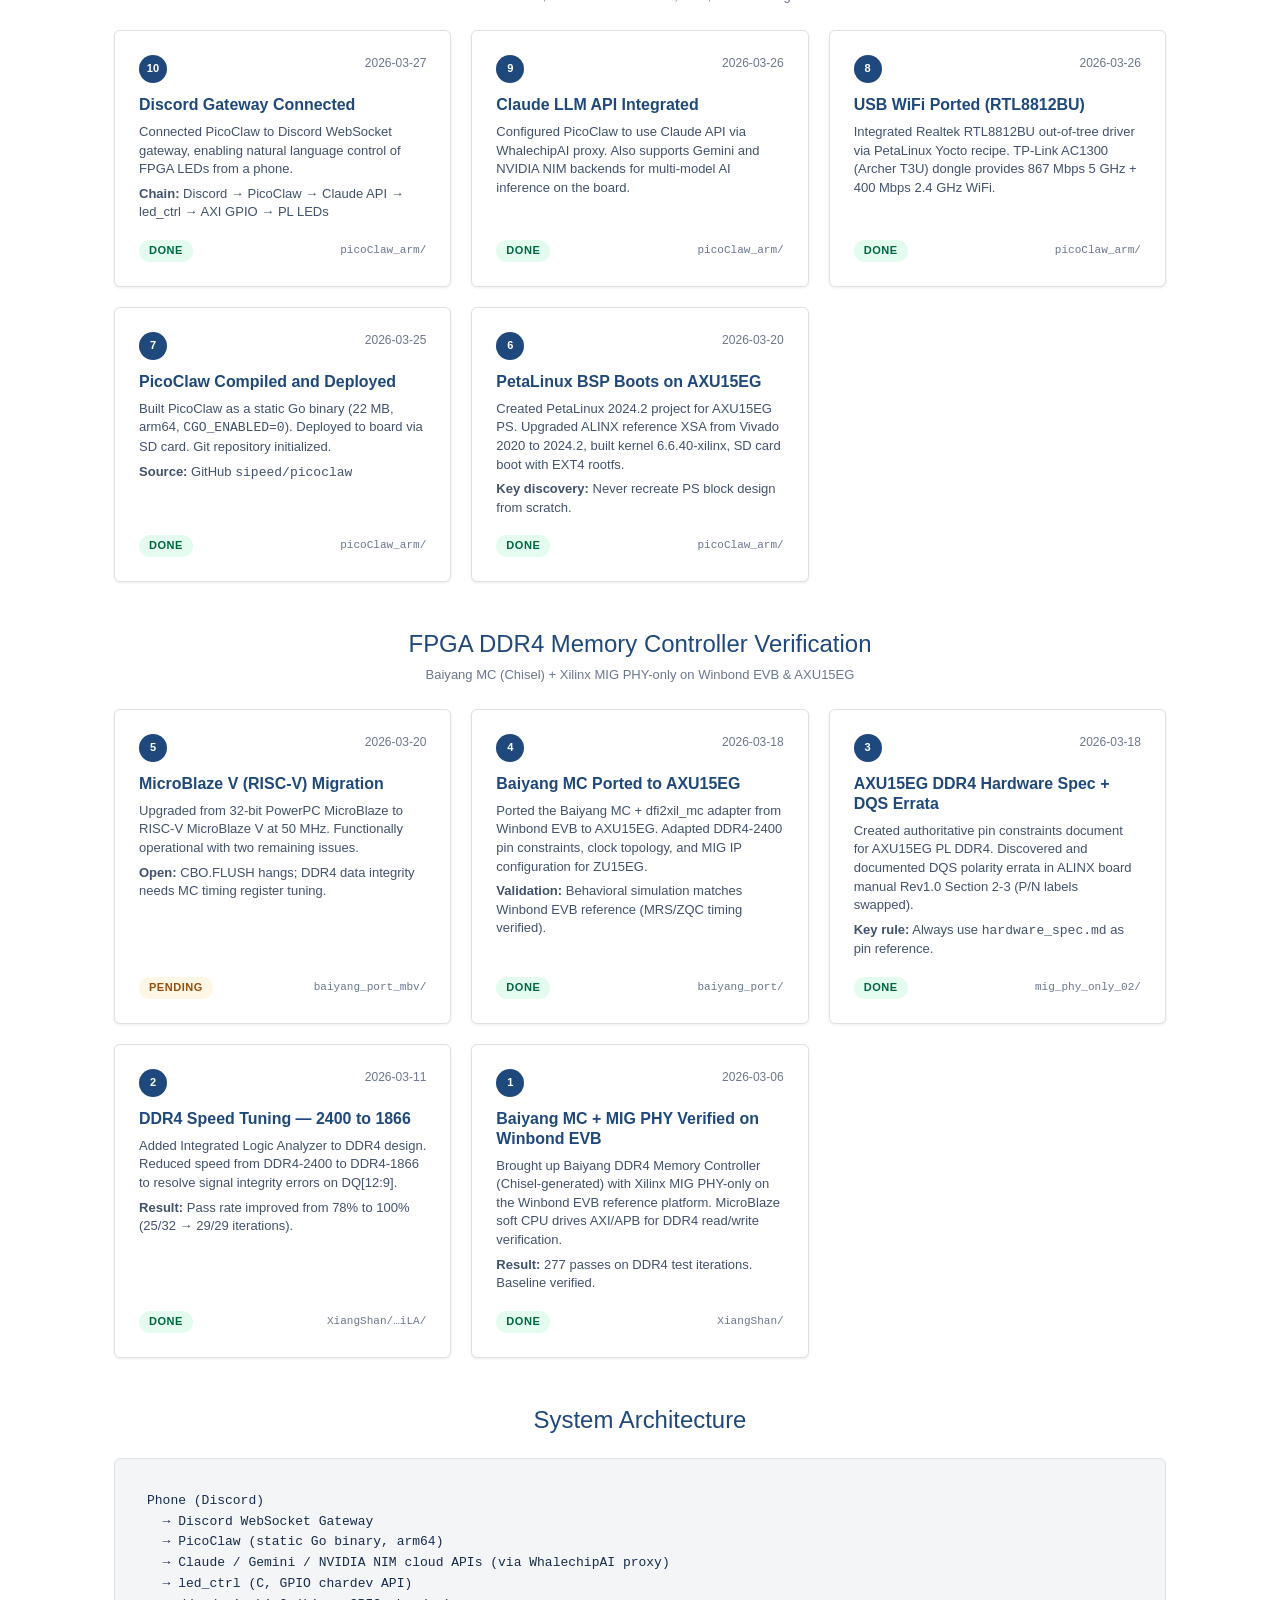
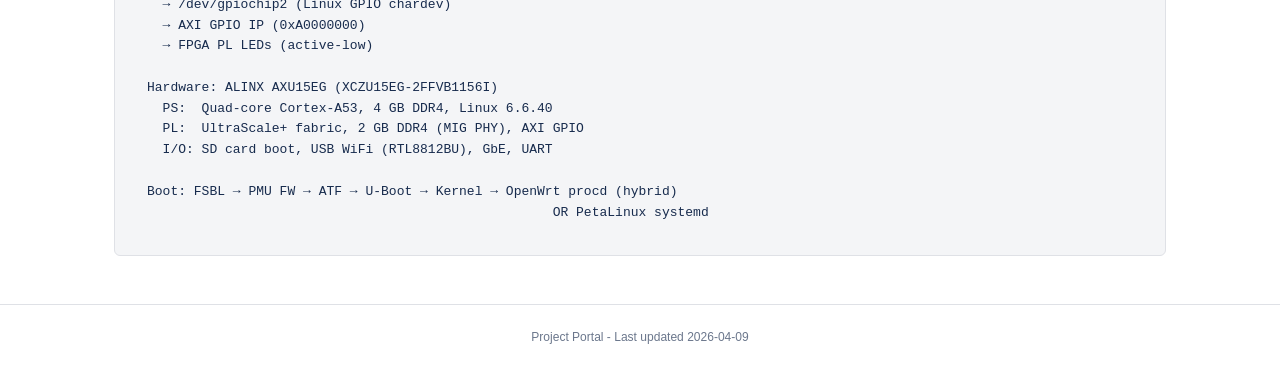
==== commit 4ade56d2: "Move Cube-Lite Demo Plan to its own section, separate from FPGA Accelerator Co-Authored-By: Claude O" ====
--- a/docs/index.html
+++ b/docs/index.html
@@ -22,29 +22,37 @@
 
   <main class="content">
 
+    <!-- ════ Cube-Lite Demo ════ -->
+    <h2 class="section-heading">Cube-Lite Demo</h2>
+    <p class="section-subtext">EMO vs FPGA AI Robot Platform comparison and demo planning</p>
+
+    <div class="card-grid">
+
+      <div class="card">
+        <div class="card-header">
+          <span class="card-number">14</span>
+          <span class="card-date">2026-04-09</span>
+        </div>
+        <div class="card-title">Cube-Lite Demo Plan</div>
+        <div class="card-body">
+          <p>EMO vs FPGA AI Robot Platform comparison and demo planning for Cube-Lite project.</p>
+        </div>
+        <div class="card-footer">
+          <span class="status-badge status-done">Done</span>
+          <span class="card-subproject">Cube-Lite Demo Plan/</span>
+        </div>
+        <div class="card-links">
+          <a href="emo_vs_fpga_slide_4.html" target="_blank" rel="noopener noreferrer" class="card-link">EMO vs FPGA Slide</a>
+        </div>
+      </div>
+
+    </div>
+
     <!-- ════ FPGA Accelerator ════ -->
     <h2 class="section-heading">FPGA Accelerator</h2>
     <p class="section-subtext">AMD Alveo V80 accelerator card for Algorithm &amp; CODEC IP verification</p>
 
     <div class="card-grid">
-
-      <div class="card">
-        <div class="card-header">
-          <span class="card-number">14</span>
-          <span class="card-date">2026-04-09</span>
-        </div>
-        <div class="card-title">Cube-Lite Demo Plan</div>
-        <div class="card-body">
-          <p>EMO vs FPGA AI Robot Platform comparison and demo planning for Cube-Lite project.</p>
-        </div>
-        <div class="card-footer">
-          <span class="status-badge status-done">Done</span>
-          <span class="card-subproject">Cube-Lite Demo Plan/</span>
-        </div>
-        <div class="card-links">
-          <a href="emo_vs_fpga_slide_4.html" target="_blank" rel="noopener noreferrer" class="card-link">EMO vs FPGA Slide</a>
-        </div>
-      </div>
 
       <div class="card">
         <div class="card-header">
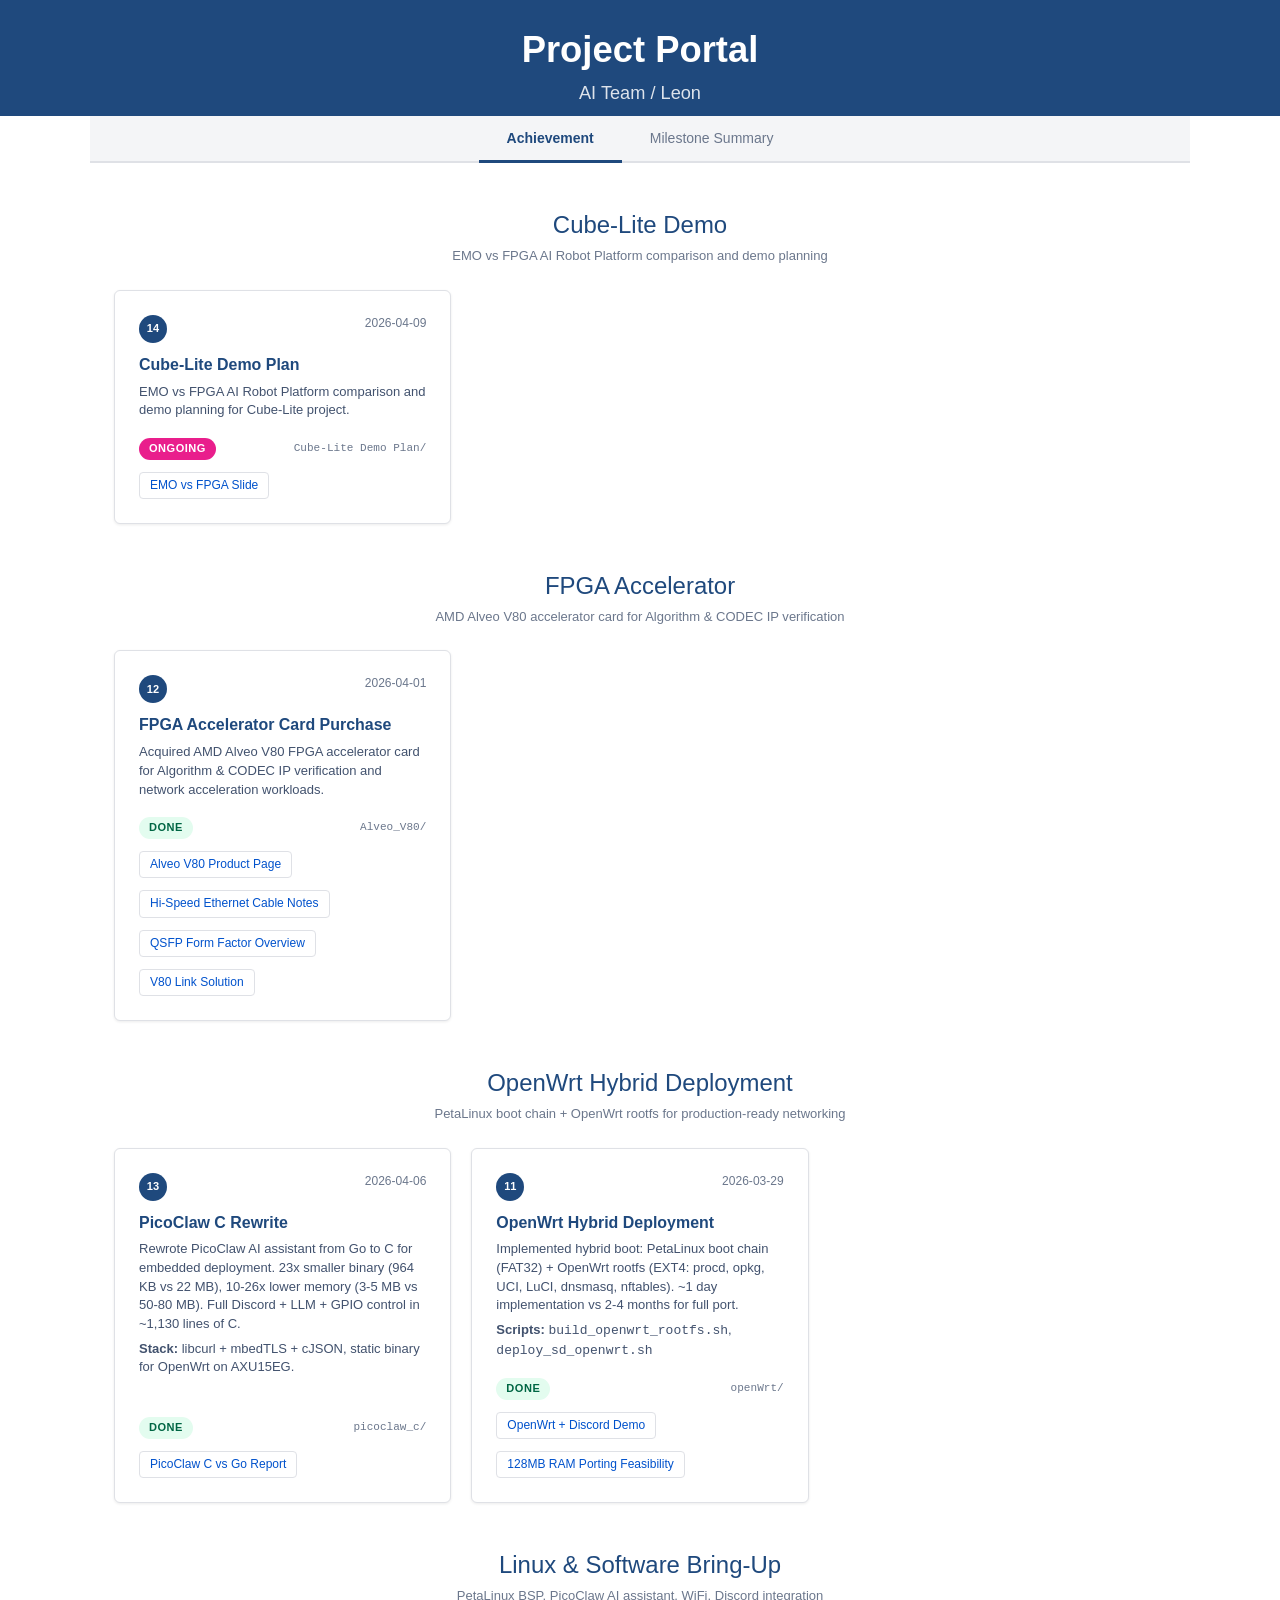
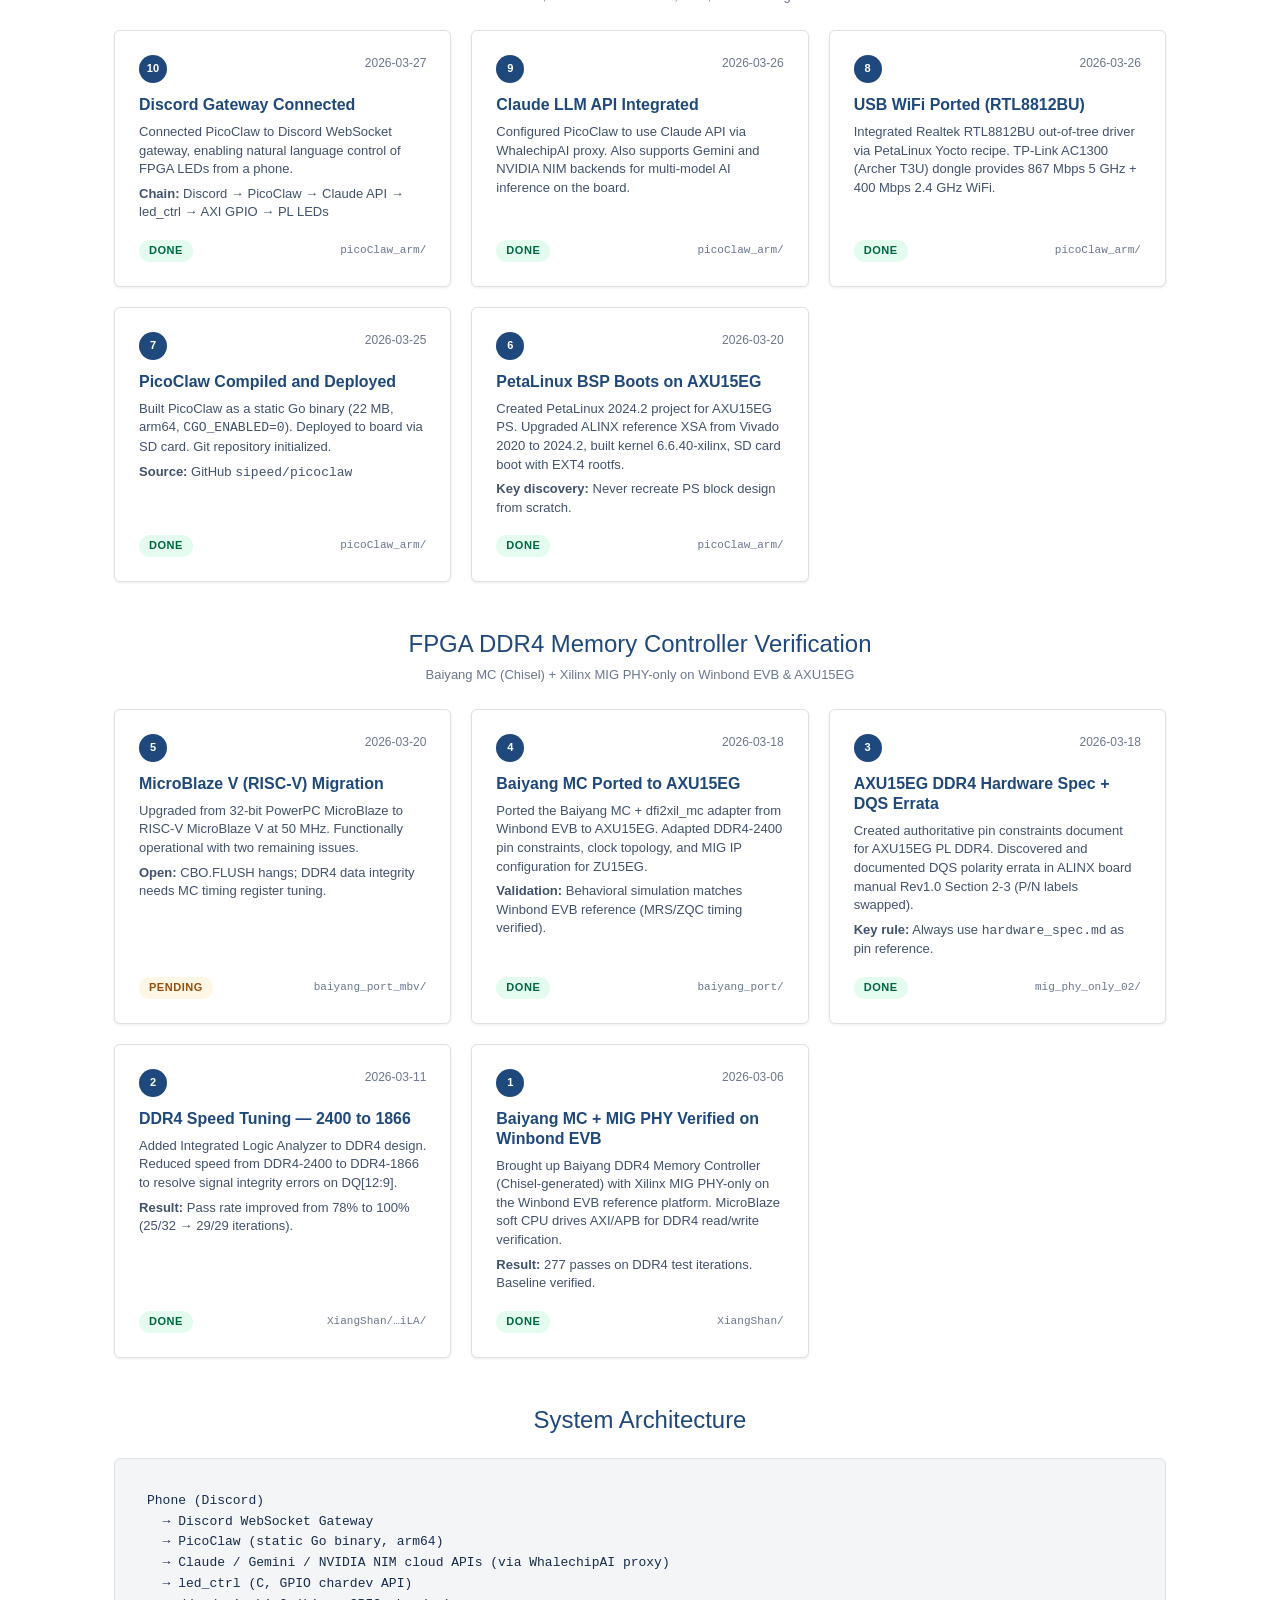
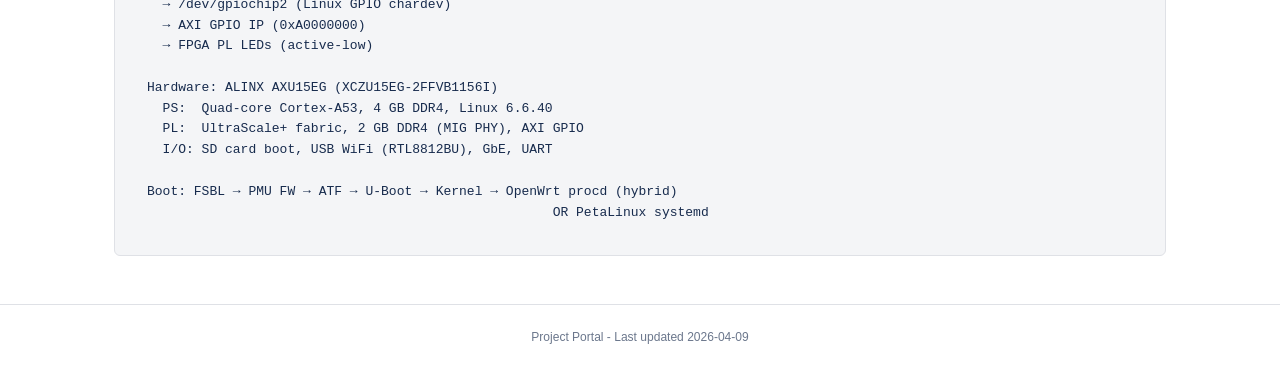
==== commit 1e750f90: "Change item 14 status to Ongoing Co-Authored-By: Claude Opus 4.6 (1M context) <noreply@anthropic.com" ====
--- a/docs/index.html
+++ b/docs/index.html
@@ -38,7 +38,7 @@
           <p>EMO vs FPGA AI Robot Platform comparison and demo planning for Cube-Lite project.</p>
         </div>
         <div class="card-footer">
-          <span class="status-badge status-done">Done</span>
+          <span class="status-badge status-ongoing">Ongoing</span>
           <span class="card-subproject">Cube-Lite Demo Plan/</span>
         </div>
         <div class="card-links">
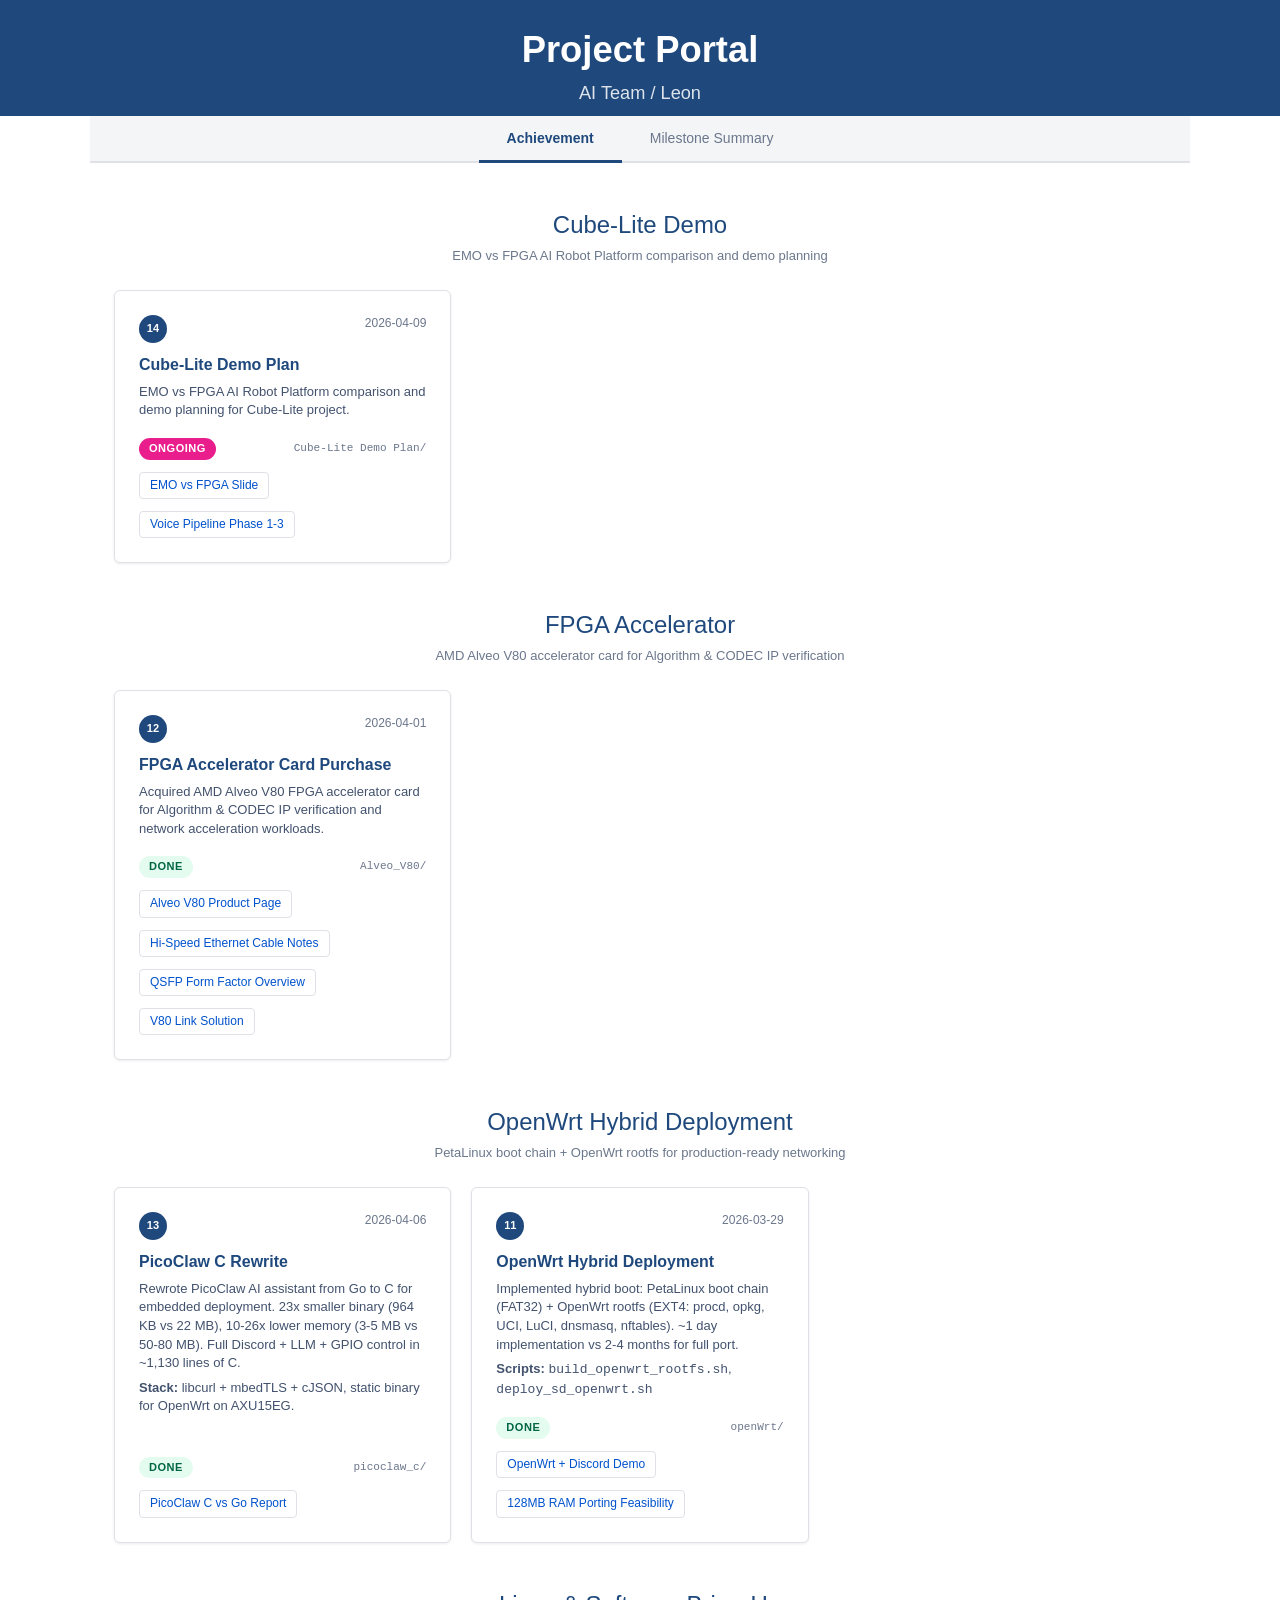
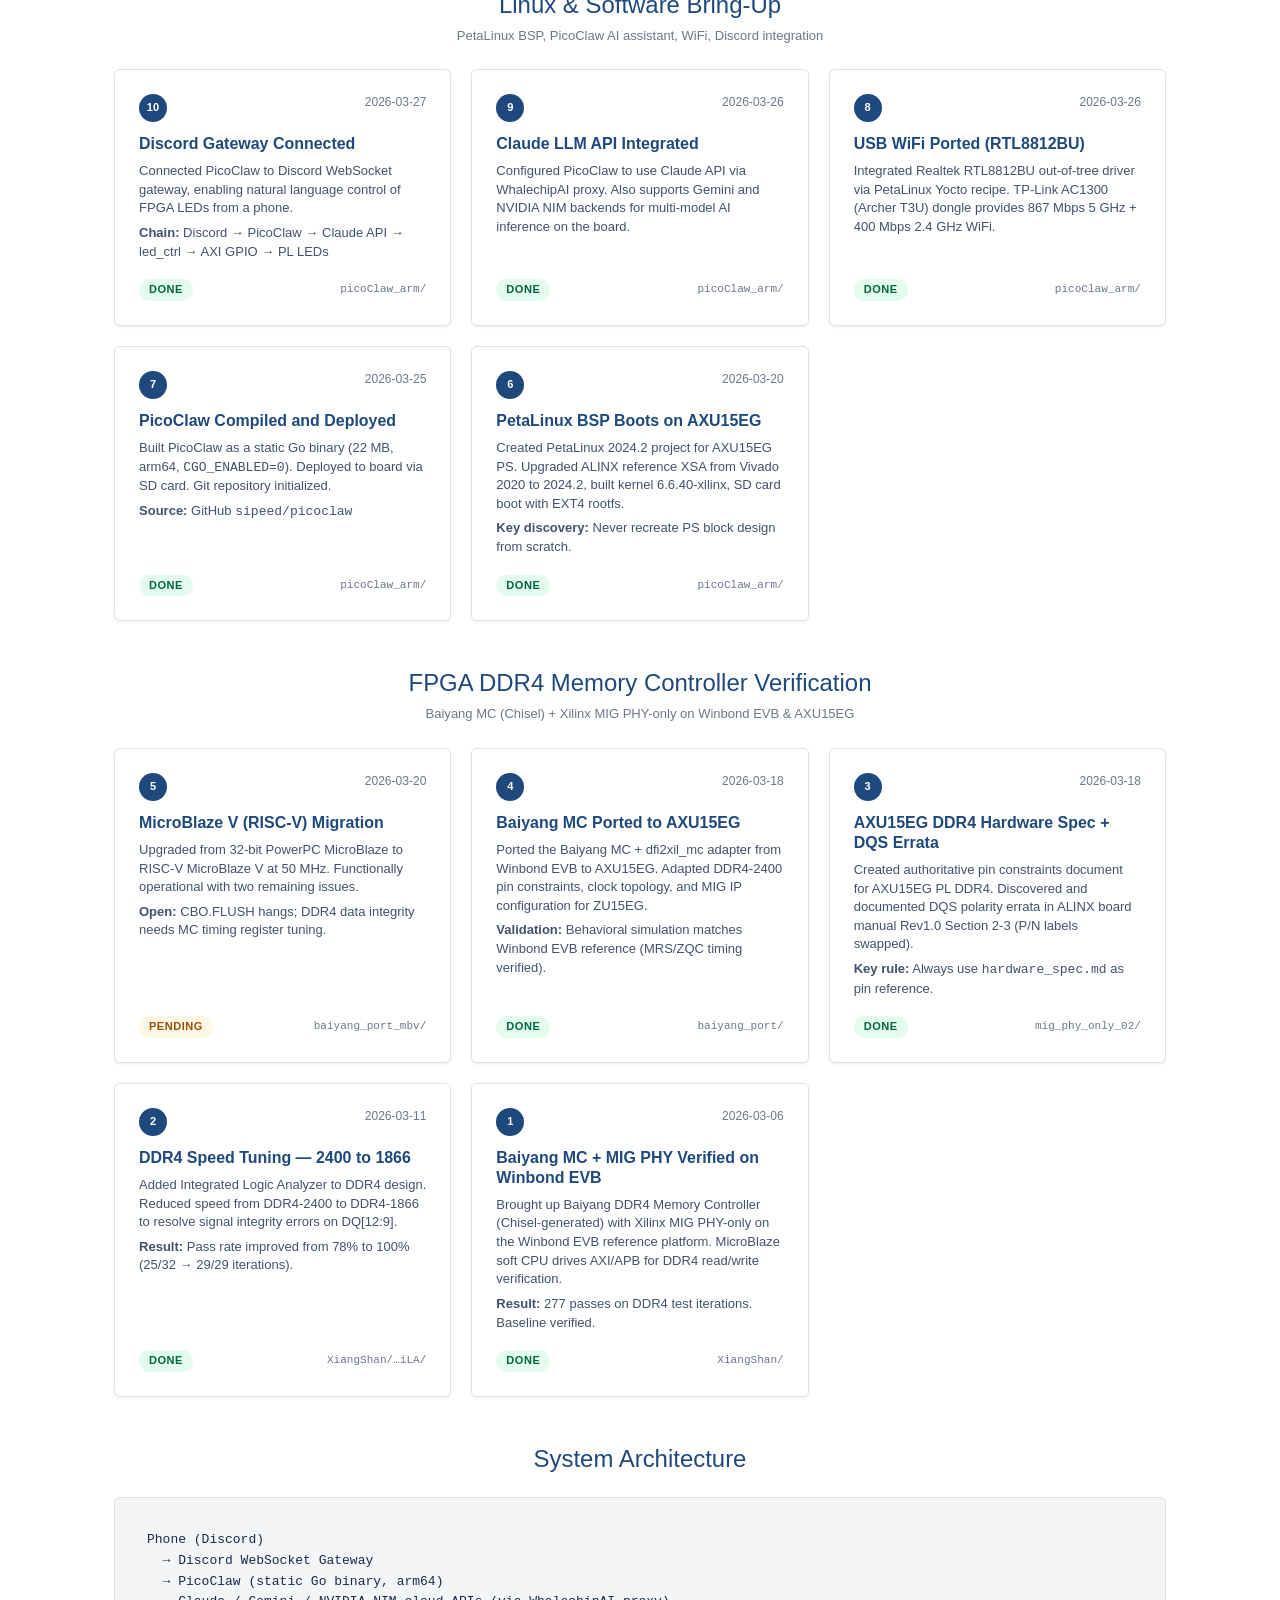
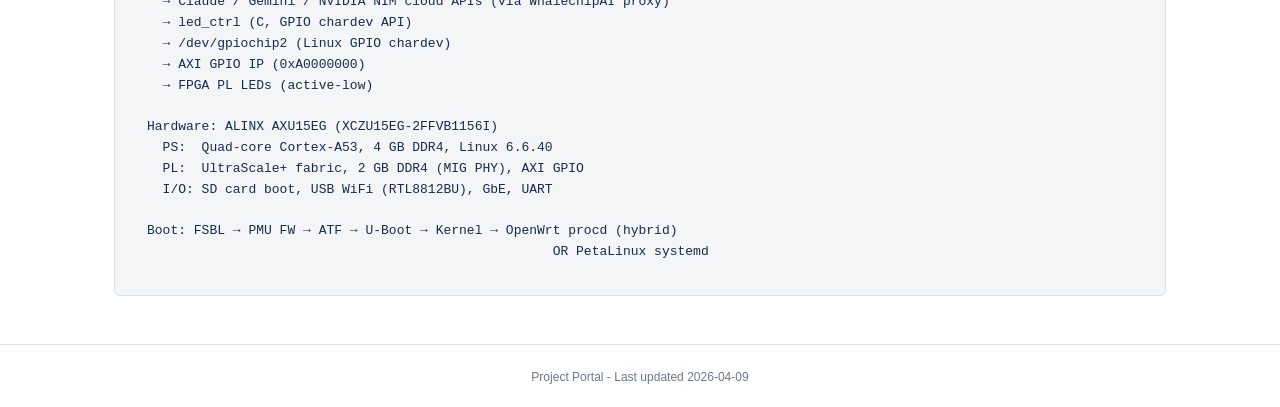
==== commit efd72af1: "Add Voice Pipeline Phase 1-3 report to item 14 Co-Authored-By: Claude Opus 4.6 (1M context) <noreply" ====
--- a/docs/index.html
+++ b/docs/index.html
@@ -43,6 +43,7 @@
         </div>
         <div class="card-links">
           <a href="emo_vs_fpga_slide_4.html" target="_blank" rel="noopener noreferrer" class="card-link">EMO vs FPGA Slide</a>
+          <a href="report_voice_pipeline_phase1-3.html" target="_blank" rel="noopener noreferrer" class="card-link">Voice Pipeline Phase 1-3</a>
         </div>
       </div>
 
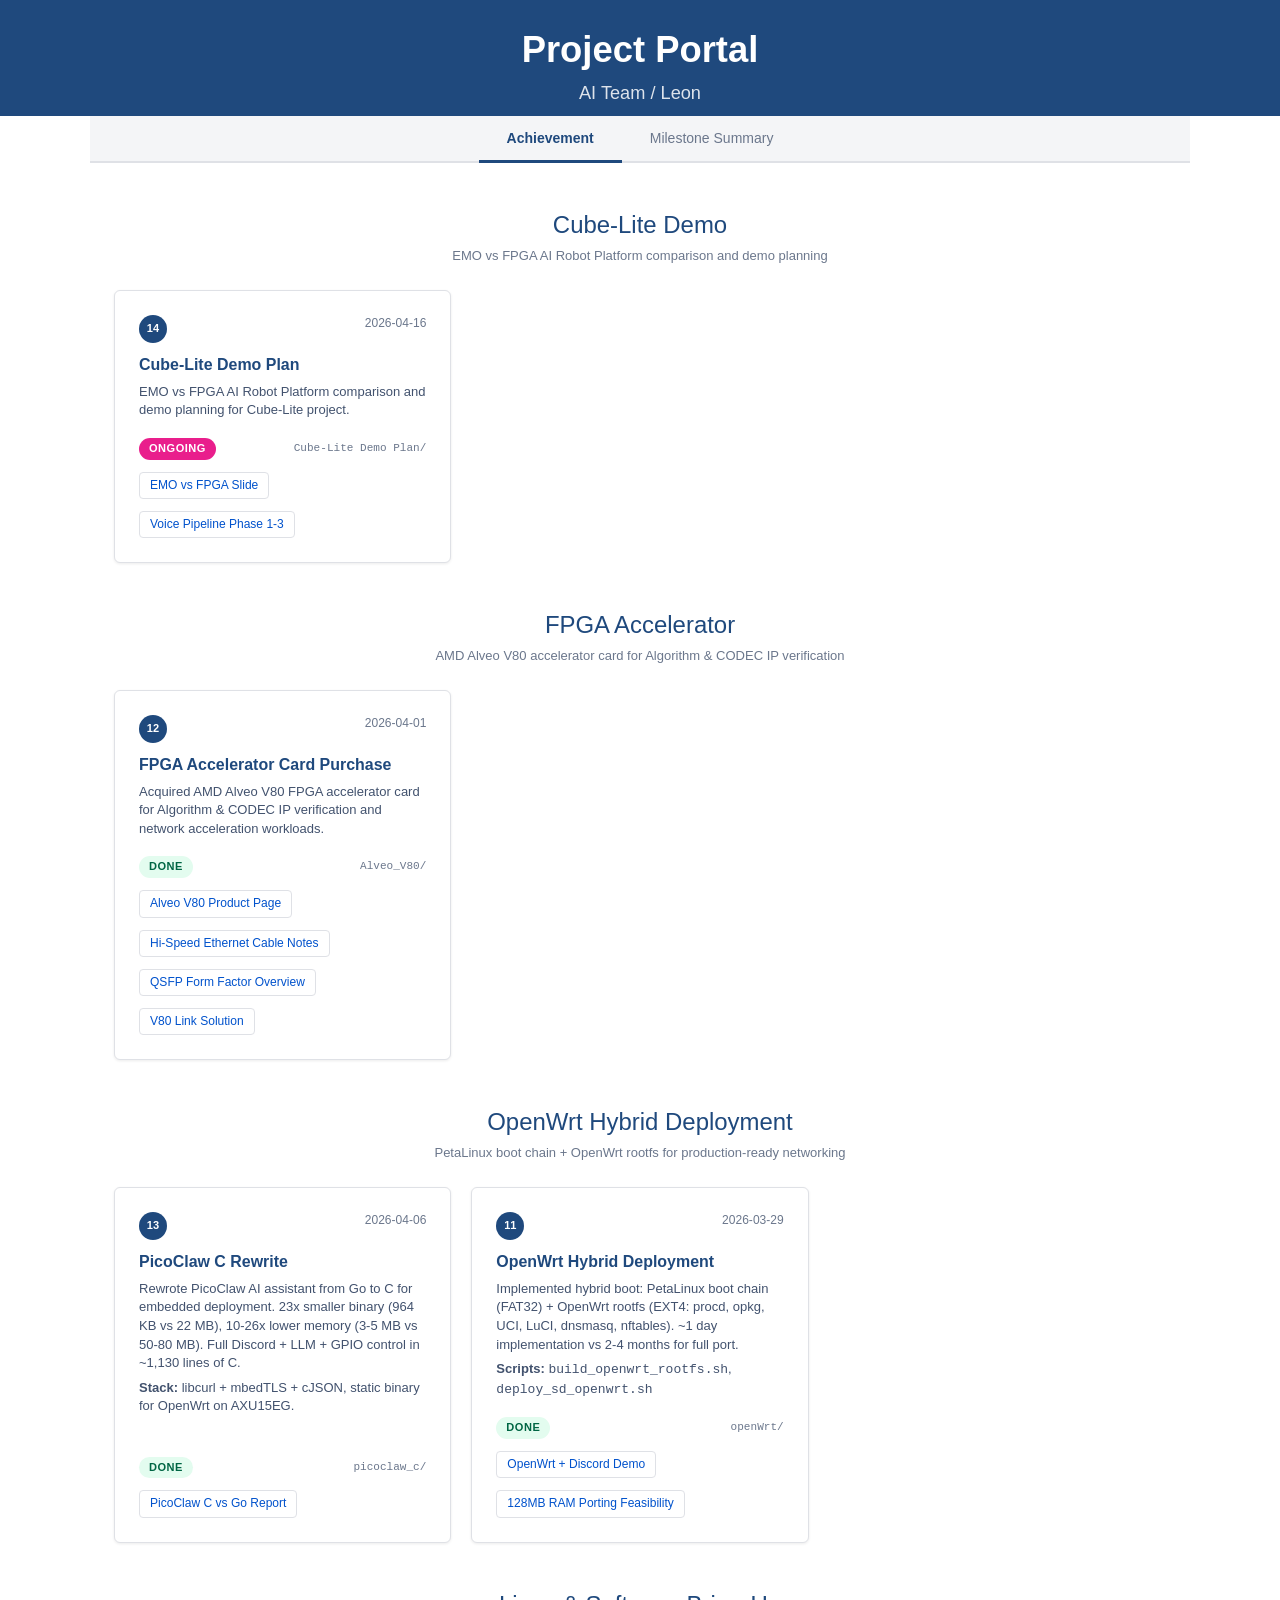
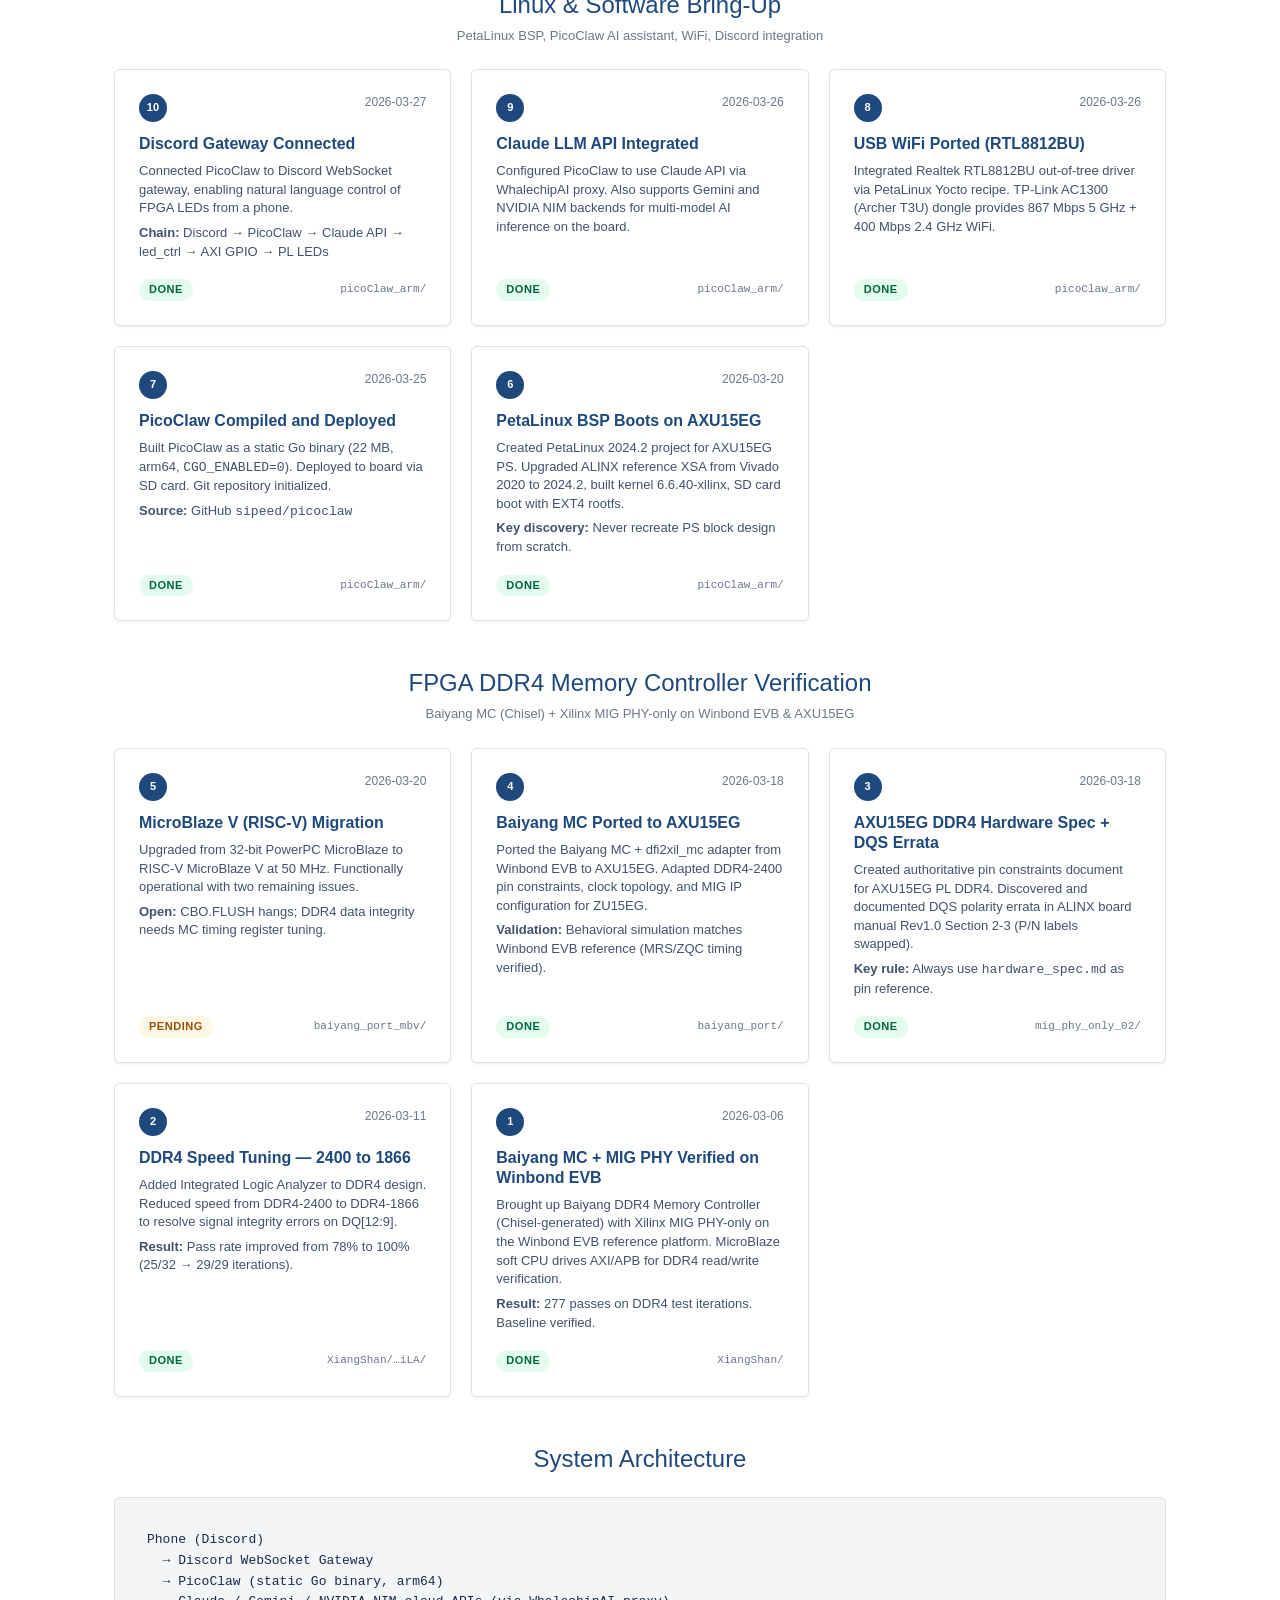
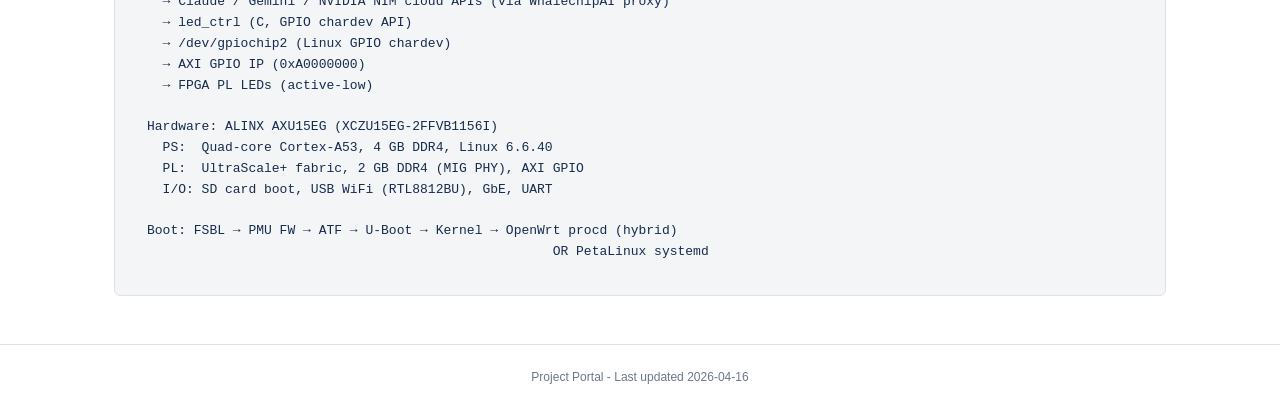
==== commit 4d226f28: "Update item 14 date to 2026-04-16 Co-Authored-By: Claude Opus 4.6 (1M context) <noreply@anthropic.co" ====
--- a/docs/index.html
+++ b/docs/index.html
@@ -31,7 +31,7 @@
       <div class="card">
         <div class="card-header">
           <span class="card-number">14</span>
-          <span class="card-date">2026-04-09</span>
+          <span class="card-date">2026-04-16</span>
         </div>
         <div class="card-title">Cube-Lite Demo Plan</div>
         <div class="card-body">
@@ -324,7 +324,7 @@
   </main>
 
   <footer class="site-footer">
-    Project Portal - Last updated 2026-04-09
+    Project Portal - Last updated 2026-04-16
   </footer>
 
   <!-- ════ Markdown Preview Modal ════ -->
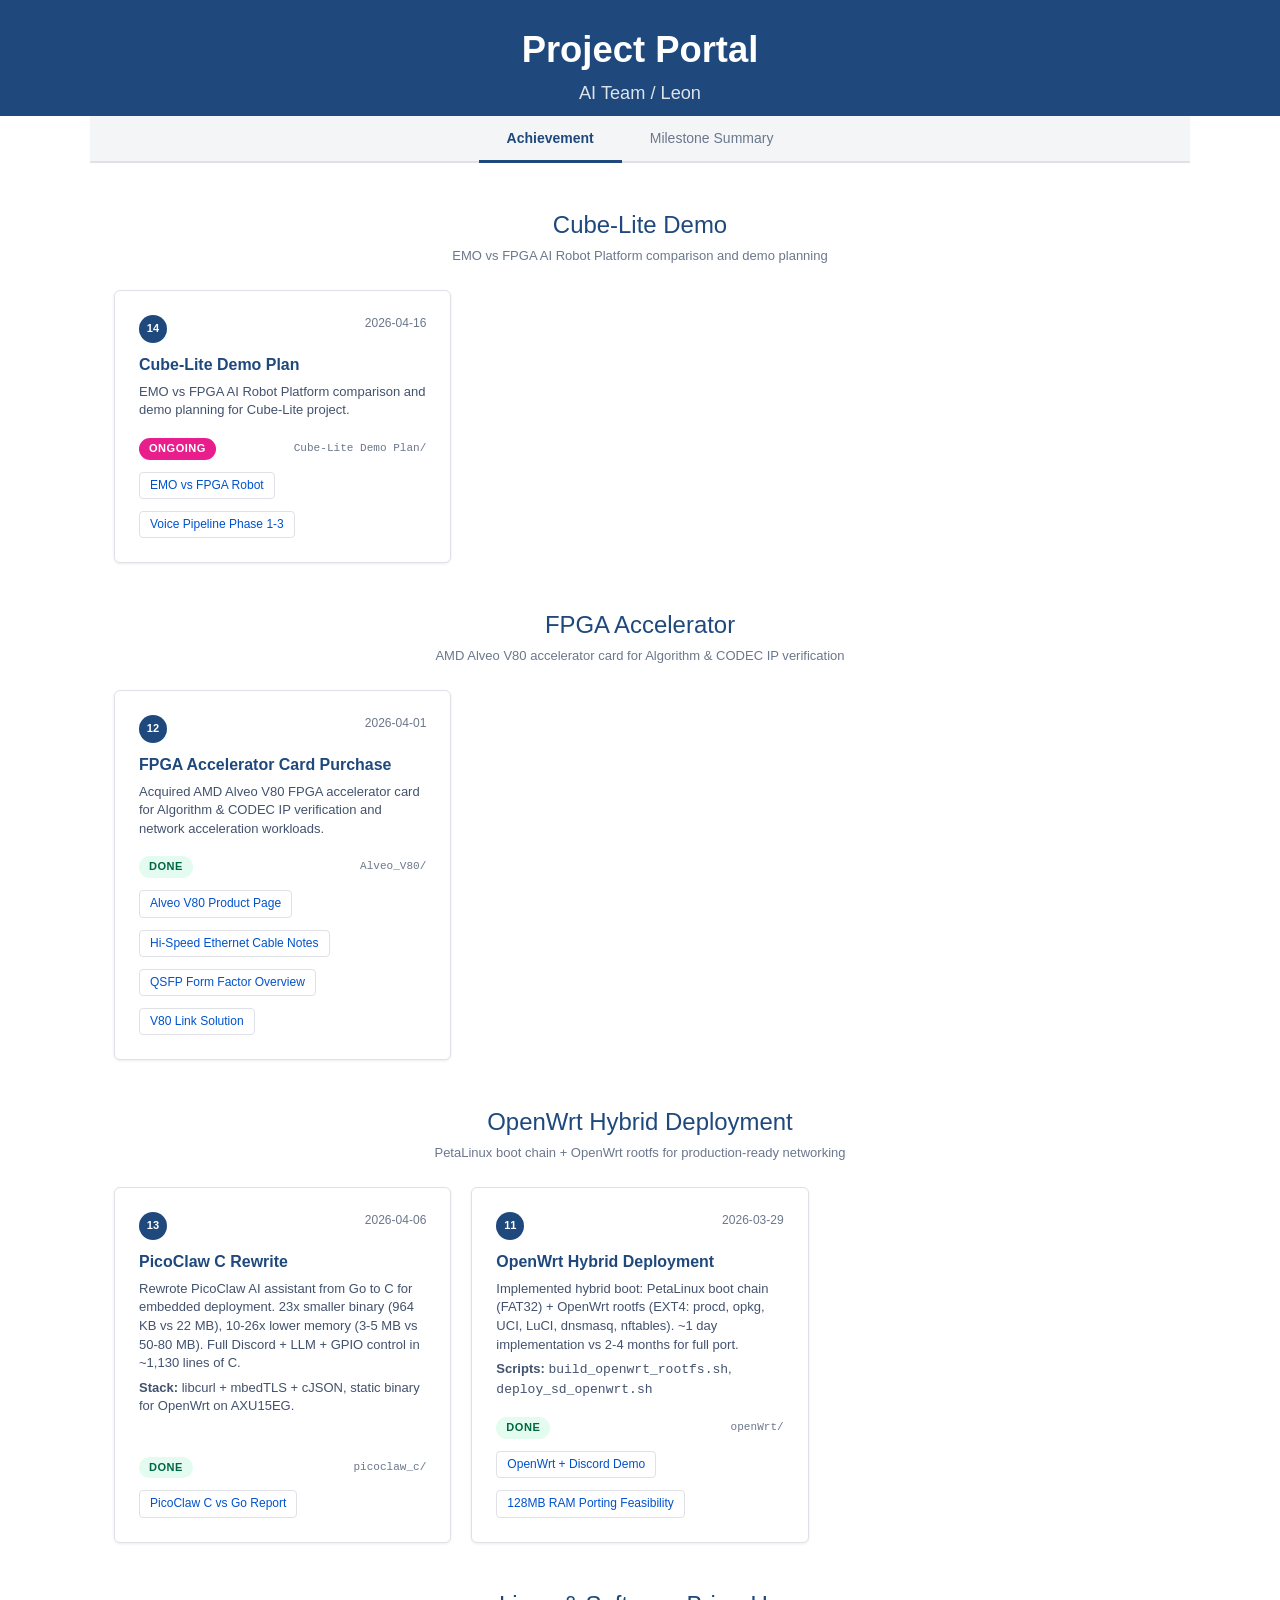
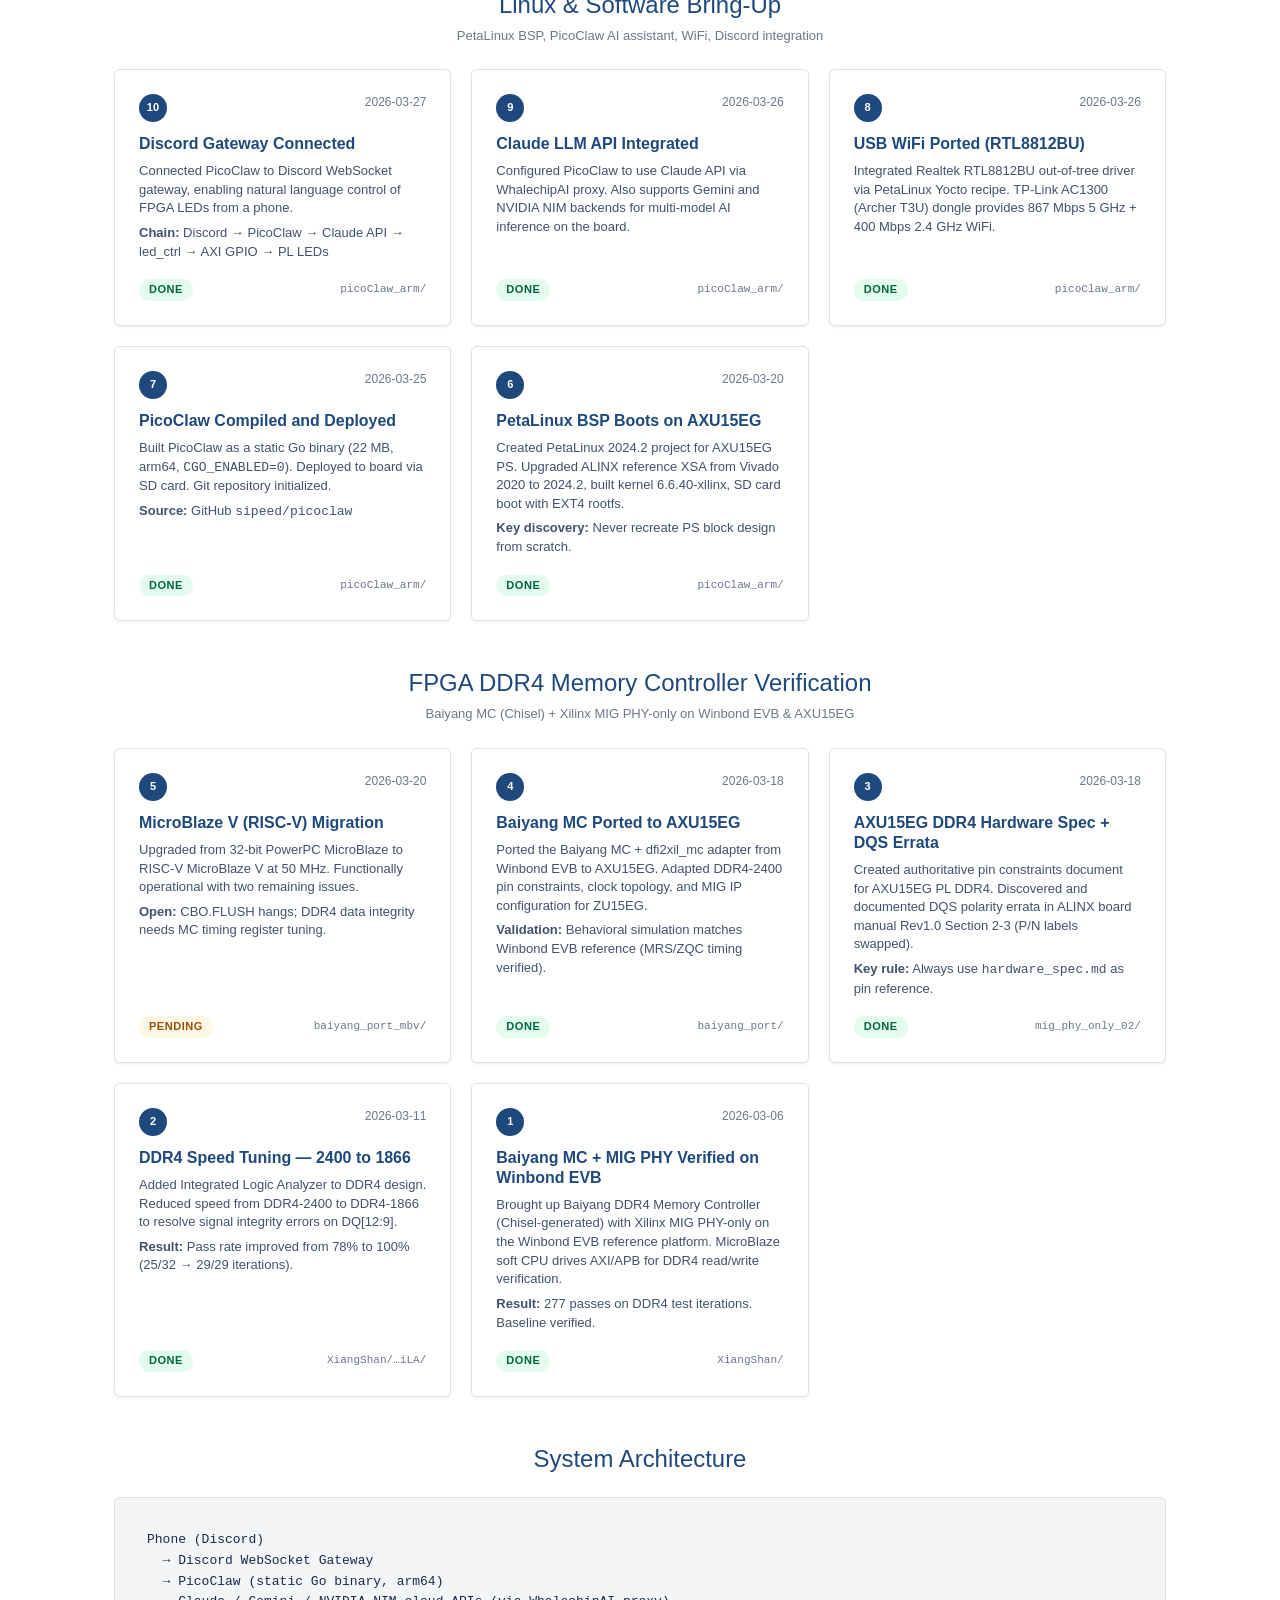
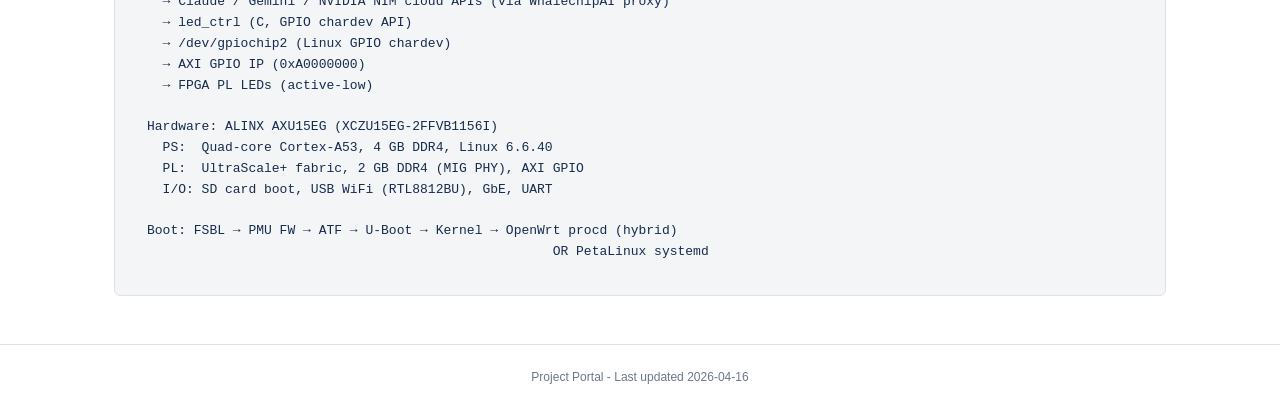
==== commit 87615999: "Rename button label to EMO vs FPGA Robot Co-Authored-By: Claude Opus 4.6 (1M context) <noreply@anthr" ====
--- a/docs/index.html
+++ b/docs/index.html
@@ -42,7 +42,7 @@
           <span class="card-subproject">Cube-Lite Demo Plan/</span>
         </div>
         <div class="card-links">
-          <a href="emo_vs_fpga_slide_4.html" target="_blank" rel="noopener noreferrer" class="card-link">EMO vs FPGA Slide</a>
+          <a href="emo_vs_fpga_slide_4.html" target="_blank" rel="noopener noreferrer" class="card-link">EMO vs FPGA Robot</a>
           <a href="report_voice_pipeline_phase1-3.html" target="_blank" rel="noopener noreferrer" class="card-link">Voice Pipeline Phase 1-3</a>
         </div>
       </div>
